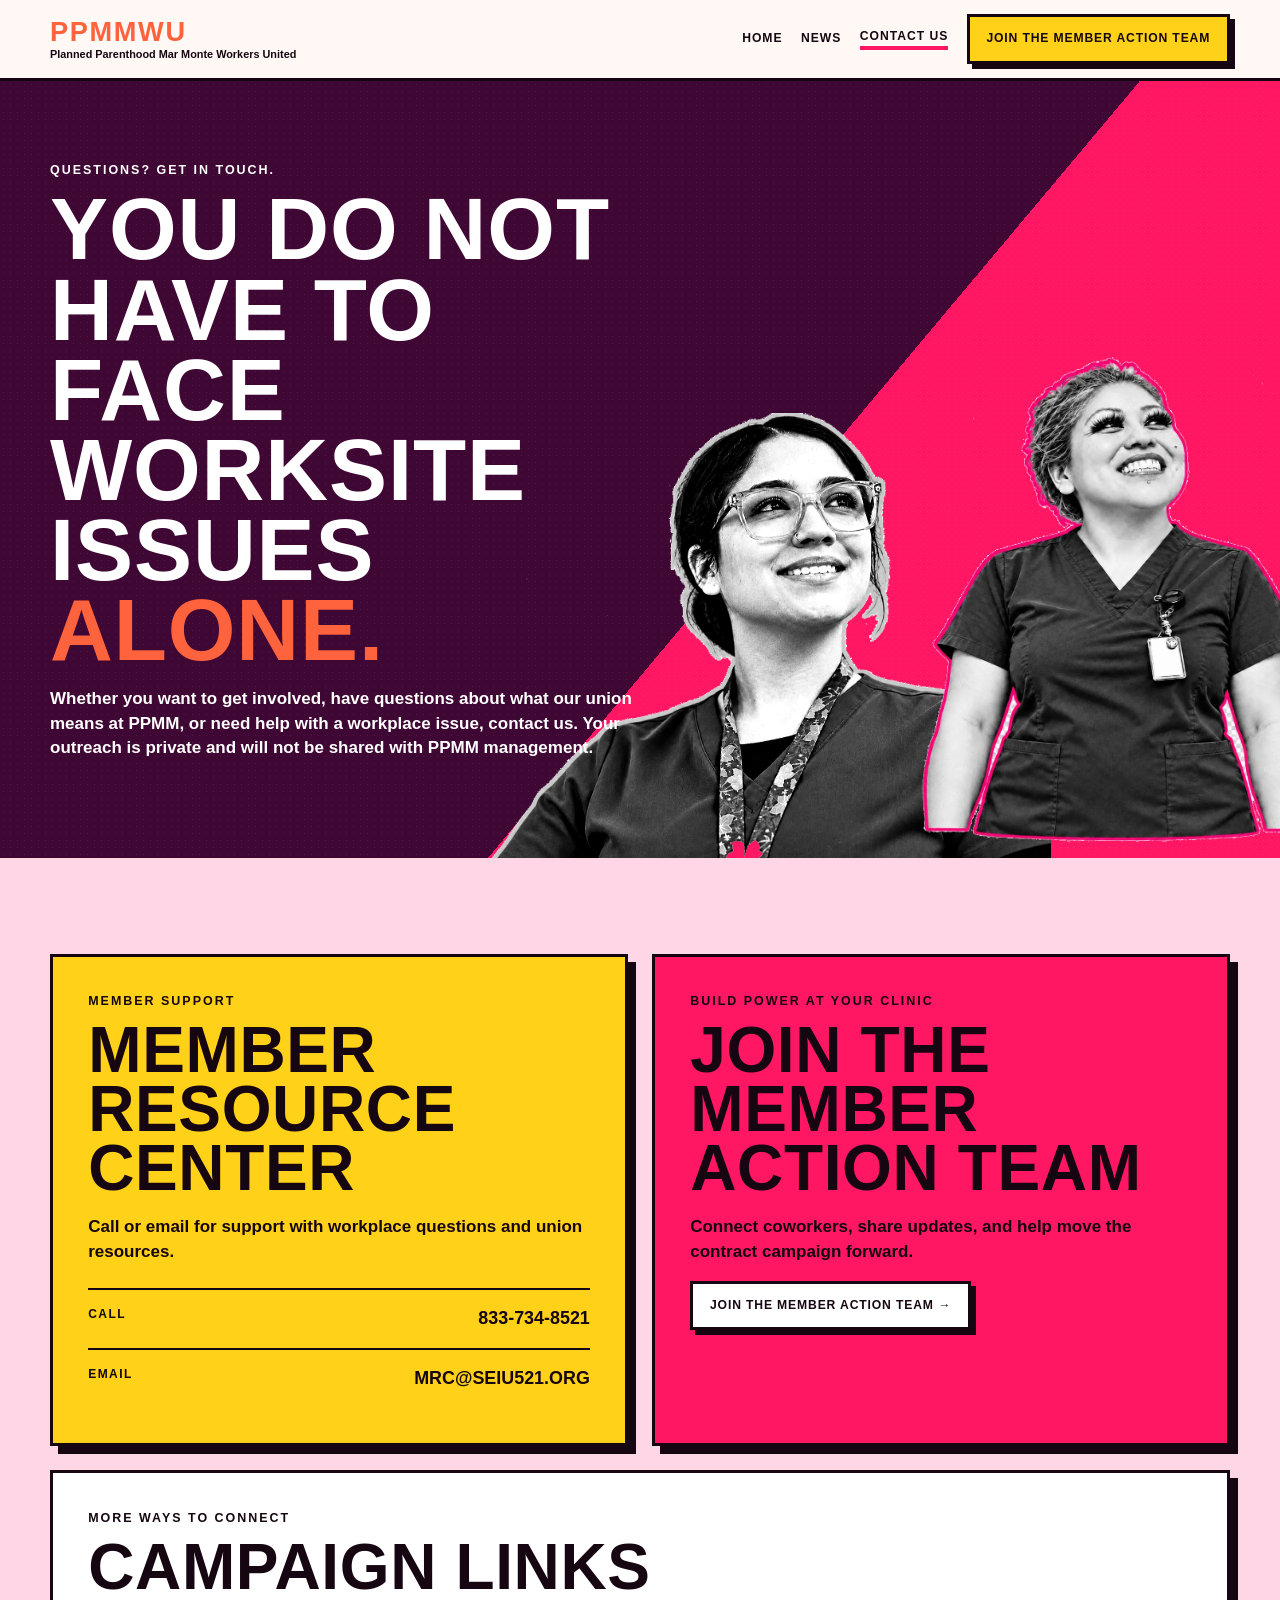
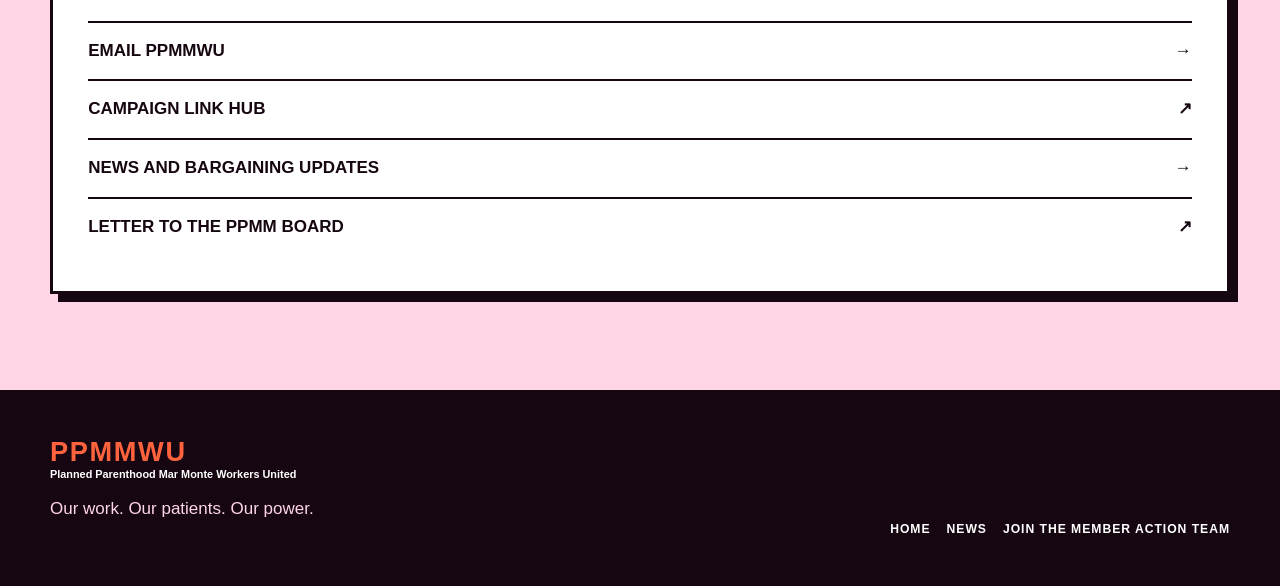
==== contactus/index.html @ 322c8f25 "Publish full PPMMWU website with GitHub Pages" ====
<!doctype html><html lang="en"><head><meta charset="utf-8"><meta name="viewport" content="width=device-width, initial-scale=1"><meta name="description" content="Contact PPMM Workers United for organizing help, workplace support, and union questions."><title>Contact Us — PPMM Workers United</title><link rel="stylesheet" href="../assets/styles.css"></head><body>
<a class="skip" href="#main">Skip to content</a><header class="site-header"><div class="shell nav-wrap"><a class="brand" href="../"><strong>PPMMWU</strong><span>Planned Parenthood Mar Monte Workers United</span></a><button class="menu" type="button" aria-expanded="false" aria-controls="site-nav">Menu</button><nav id="site-nav" aria-label="Primary navigation"><a href="../">Home</a><a href="../news/">News</a><a aria-current="page" href="./">Contact Us</a><a class="button" href="https://secure.ngpvan.com/g28jDCAEJkyiy01YWfJ8SQ2">Join the Member Action Team</a></nav></div></header>
<main id="main"><section class="page-hero contact-hero"><div class="shell contact-intro"><div><p class="eyebrow">Questions? Get in touch.</p><h1 class="display">You do not have to face worksite issues <span>alone.</span></h1><p>Whether you want to get involved, have questions about what our union means at PPMM, or need help with a workplace issue, contact us. Your outreach is private and will not be shared with PPMM management.</p></div><div class="mini-portraits" aria-label="PPMM worker members"><img src="../assets/member-glasses.webp" alt="PPMM worker member smiling"><img src="../assets/member-scrubs.webp" alt="PPMM worker member in scrubs smiling"></div></div></section>
<section class="contact-section"><div class="shell contact-grid"><article class="contact-card"><p class="eyebrow">Member support</p><h2 class="display">Member Resource Center</h2><p>Call or email for support with workplace questions and union resources.</p><div class="contact-links"><a href="tel:+18337348521"><span>Call</span><strong>833-734-8521</strong></a><a href="mailto:MRC@SEIU521.ORG"><span>Email</span><strong>MRC@SEIU521.ORG</strong></a></div></article><article class="contact-card magenta"><p class="eyebrow">Build power at your clinic</p><h2 class="display">Join the Member Action Team</h2><p>Connect coworkers, share updates, and help move the contract campaign forward.</p><a class="button white" href="https://secure.ngpvan.com/g28jDCAEJkyiy01YWfJ8SQ2">Join the Member Action Team →</a></article><article class="contact-card white"><p class="eyebrow">More ways to connect</p><h2 class="display">Campaign links</h2><div class="resource-links"><a href="mailto:PPMMWU@gmail.com">Email PPMMWU <span>→</span></a><a href="https://linktr.ee/ppmmwu">Campaign link hub <span>↗</span></a><a href="../news/">News and bargaining updates <span>→</span></a><a href="https://static1.squarespace.com/static/6814e02e36ab4b6e9cb14e04/t/68dff5f9fefe7c303189f225/1759507961935/PPMM+Mar+Monte+Letter+10225.pdf" target="_blank" rel="noreferrer">Letter to the PPMM Board <span>↗</span></a></div></article></div></section></main>
<footer><div class="shell footer-grid"><div><a class="brand inverse" href="../"><strong>PPMMWU</strong><span>Planned Parenthood Mar Monte Workers United</span></a><p>Our work. Our patients. Our power.</p></div><div class="footer-links"><a href="../">Home</a><a href="../news/">News</a><a href="https://secure.ngpvan.com/g28jDCAEJkyiy01YWfJ8SQ2">Join the Member Action Team</a></div></div></footer><script src="../assets/site.js"></script></body></html>
---- assets/styles.css ----
:root{--ink:#160611;--plum:#3f0734;--plum2:#650043;--magenta:#ff1764;--pink:#ef2b87;--orange:#ff633e;--yellow:#ffd119;--blush:#ffd6e6;--paper:#fff8f5;--white:#fff;--max:1180px}
*{box-sizing:border-box}
html{scroll-behavior:smooth}
body{margin:0;background:var(--paper);color:var(--ink);font-family:Arial,Helvetica,sans-serif;font-size:17px;line-height:1.45;overflow-x:clip}
a{color:inherit}
img{display:block;max-width:100%}
:focus-visible{outline:4px solid var(--yellow);outline-offset:4px}
.shell{width:min(calc(100% - 40px),var(--max));margin-inline:auto}
.skip{position:absolute;left:-999px;top:0;padding:.8rem;background:#fff;z-index:99}
.skip:focus{left:1rem;top:1rem}
.display{margin:0;font-family:Impact,Haettenschweiler,"Arial Narrow Bold","Arial Black",sans-serif;font-weight:900;line-height:.92;letter-spacing:.01em;text-transform:uppercase}
.eyebrow,.tag{margin:0 0 .65rem;font-size:.78rem;font-weight:900;letter-spacing:.16em;text-transform:uppercase}
.site-header{position:sticky;top:0;z-index:40;background:rgba(255,248,245,.97);border-bottom:3px solid var(--ink);backdrop-filter:blur(12px)}
.nav-wrap{min-height:78px;display:flex;align-items:center;justify-content:space-between;gap:1.2rem}
.brand{display:inline-flex;flex-direction:column;line-height:1;text-decoration:none}
.brand strong{color:var(--orange);font:900 1.7rem/1 Impact,"Arial Black",sans-serif;letter-spacing:.06em}
.brand span{margin-top:.25rem;font-size:.68rem;font-weight:900}
.brand.inverse span{color:#fff}
nav{display:flex;align-items:center;gap:1.15rem}
nav a,.footer-links a{font-size:.76rem;font-weight:900;text-decoration:none;text-transform:uppercase;letter-spacing:.08em}
nav a[aria-current=page]{border-bottom:4px solid var(--magenta)}
.button{display:inline-flex;min-height:48px;align-items:center;justify-content:center;gap:.55rem;padding:.8rem 1.05rem;border:3px solid var(--ink);background:var(--yellow);box-shadow:5px 5px 0 var(--ink);font-size:.76rem;font-weight:900;letter-spacing:.07em;text-decoration:none;text-transform:uppercase;transition:.15s}
.button:hover{transform:translate(3px,3px);box-shadow:2px 2px 0 var(--ink)}
.button.dark{background:var(--ink);color:#fff;box-shadow:5px 5px 0 var(--orange)}
.button.white{background:#fff}
.menu{display:none;min-height:44px;border:3px solid var(--ink);background:#fff;padding:.55rem .7rem;font-weight:900;text-transform:uppercase}
.hero{position:relative;min-height:680px;background:linear-gradient(122deg,transparent 0 53%,var(--magenta) 53.2% 72%,#ff568b 72.2%),linear-gradient(18deg,var(--plum) 0 58%,var(--plum2) 58% 100%);color:#fff;overflow:hidden}
.hero:before,.page-hero:before{content:"";position:absolute;inset:0;opacity:.18;background-image:radial-gradient(rgba(255,255,255,.45) .8px,transparent .9px);background-size:7px 7px;pointer-events:none}
.hero-grid{position:relative;min-height:680px;display:grid;grid-template-columns:1.02fr .98fr;align-items:center}
.hero-copy{position:relative;z-index:5;padding:5rem 0 4rem;max-width:650px}
.hero h1{font-size:clamp(4.2rem,7.7vw,7.3rem)}
.hero h1 span,.section-head h2 span,.power-grid h2 span,.page-hero h1 span{color:var(--orange)}
.hero h1 em{color:#fff;font-style:normal;display:inline-block;transform:rotate(-2deg)}
.hero-copy>p:not(.eyebrow){max-width:540px;font-size:1.17rem;font-weight:700}
.actions{display:flex;flex-wrap:wrap;gap:1rem}
.portraits{position:absolute;inset:0 0 0 47%;pointer-events:none}
.portrait{position:absolute;bottom:-2px;object-fit:contain;object-position:bottom}
.portrait.glasses{right:0;width:70%;z-index:1;filter:grayscale(1) contrast(1.1)}
.portrait.scrubs{left:0;width:59%;z-index:2}
.portrait-halo{position:absolute;right:9%;top:12%;width:420px;aspect-ratio:1;border-radius:50%;background:rgba(255,214,230,.38)}
section{padding:6rem 0}
.section-head{display:grid;grid-template-columns:1fr 1fr;gap:3rem;align-items:end;margin-bottom:2.3rem}
.section-head h2{font-size:clamp(3rem,6vw,5.5rem)}
.section-head>p{max-width:520px;margin:0 0 .25rem auto;font-weight:700}
.blog{background:var(--blush)}
.campaign-feature{display:grid;grid-template-columns:.82fr 1.18fr;gap:3rem;align-items:center;margin-bottom:6rem;padding:2rem;border:3px solid var(--ink);background:#fff;box-shadow:10px 10px 0 var(--ink)}
.campaign-feature img{width:100%;border:3px solid var(--ink)}
.campaign-feature h2{font-size:clamp(3rem,5.8vw,5.5rem)}
.campaign-feature h2 span{color:var(--orange)}
.campaign-feature p:not(.eyebrow){max-width:590px;font-weight:700;font-size:1.08rem}
.post-grid{display:grid;grid-template-columns:1.35fr 1fr 1fr;gap:1.25rem}
.post-card{position:relative;min-height:390px;padding:1.8rem;border:3px solid var(--ink);background:#fff;box-shadow:8px 8px 0 var(--ink);display:flex;flex-direction:column;justify-content:space-between;transition:transform .15s ease,box-shadow .15s ease}
.post-card:hover{transform:translate(3px,3px);box-shadow:5px 5px 0 var(--ink)}
.post-card.featured{background:var(--plum);color:#fff}
.post-card.yellow{background:var(--yellow)}
.post-card h3{font-size:clamp(2rem,4vw,3.5rem);margin:.8rem 0 1rem}
.post-card p:not(.tag){font-weight:700}
.post-card .tag{color:var(--orange)}
.post-card.yellow .tag{color:var(--plum)}
.image-card img{width:calc(100% + 3.6rem);max-width:none;margin:-1.8rem -1.8rem 1.4rem;aspect-ratio:1060/346;object-fit:cover;border-bottom:3px solid var(--ink)}
.card-link{margin-top:1.5rem;padding-top:1rem;border-top:3px solid currentColor;display:flex;justify-content:space-between;gap:1rem;font-size:.8rem;font-weight:900;letter-spacing:.08em;text-decoration:none;text-transform:uppercase}
.card-link:after{content:"";position:absolute;inset:0}
.section-cta{margin-top:2rem;text-align:right}
.power-strip{background:var(--ink);color:#fff}
.power-grid{display:grid;grid-template-columns:1fr 1fr;gap:4rem}
.power-grid h2{font-size:clamp(3.3rem,6vw,6rem)}
.numbered{display:grid}
.numbered a{display:grid;grid-template-columns:70px 1fr;gap:1rem;padding:1.25rem 0;border-bottom:2px solid var(--pink);text-decoration:none}
.numbered b{color:var(--yellow);font:900 2.8rem/1 Impact,sans-serif}
.numbered strong{display:block;font-size:1.15rem;text-transform:uppercase}
.page-hero{position:relative;padding:7rem 0;background:linear-gradient(135deg,var(--plum),var(--plum2));color:#fff;overflow:hidden}
.page-hero .narrow{position:relative;z-index:1;max-width:950px}
.page-hero h1{font-size:clamp(4.5rem,10vw,8.5rem)}
.page-hero .narrow>p:last-child{max-width:700px;font-size:1.25rem;font-weight:800}
.news-hero{background:linear-gradient(135deg,var(--plum) 0 62%,var(--magenta) 62% 100%)}
.archive{background:var(--paper)}
.news-blog{padding:5rem 0;background:var(--paper)}
.blog-post{border:3px solid var(--ink);background:#fff;box-shadow:10px 10px 0 var(--ink);overflow:hidden;scroll-margin-top:100px}
.blog-post-hero{width:100%;aspect-ratio:1060/346;object-fit:cover;border-bottom:3px solid var(--ink)}
.blog-post-body{padding:clamp(1.6rem,4vw,4rem)}
.blog-post-body h2{max-width:850px;font-size:clamp(3.4rem,7vw,6.8rem)}
.blog-post-body h2 span{color:var(--orange)}
.post-lead{max-width:820px;font-size:1.25rem;font-weight:800}
.update-list{display:grid;gap:0;margin:2.5rem 0;padding:0;list-style:none;border-top:3px solid var(--ink)}
.update-list li{display:grid;grid-template-columns:56px 1fr;gap:1.1rem;padding:1.5rem 0;border-bottom:3px solid var(--ink)}
.update-list li>b{display:grid;place-items:center;width:48px;height:48px;border:3px solid var(--ink);border-radius:50%;background:var(--yellow);font:900 1.5rem/1 Impact,sans-serif}
.update-list h3{margin:0 0 .35rem;font-size:1.32rem;text-transform:uppercase}
.update-list p{max-width:850px;margin:.2rem 0;font-weight:700}
.text-action{display:inline-block;margin-top:.65rem;font-size:.82rem;font-weight:900;letter-spacing:.08em;text-transform:uppercase}
.post-actions{display:flex;flex-wrap:wrap;gap:1rem}
.news-card-grid{display:grid;grid-template-columns:1.25fr 1fr 1fr;gap:1.25rem}
.news-resource-card{position:relative;min-height:360px;padding:1.8rem;border:3px solid var(--ink);background:var(--blush);box-shadow:8px 8px 0 var(--ink);display:flex;flex-direction:column;justify-content:space-between}
.news-resource-card.letter{background:var(--plum);color:#fff}
.news-resource-card.yellow{background:var(--yellow)}
.news-resource-card h3{margin:.8rem 0 1rem;font-size:clamp(2.2rem,4vw,3.7rem)}
.news-resource-card p:not(.tag){font-weight:700}
.feature-row{display:grid;grid-template-columns:1.2fr .8fr;gap:3rem;align-items:center;padding:3rem;border:3px solid var(--ink);background:var(--blush);box-shadow:10px 10px 0 var(--ink)}
.feature-row h2{font-size:clamp(3.3rem,6vw,6rem)}
.feature-row p:not(.tag){max-width:620px;font-weight:700}
.letter-art{min-height:330px;padding:2rem;background:var(--ink);display:flex;flex-direction:column;justify-content:center;transform:rotate(2deg);box-shadow:10px 10px 0 var(--orange);color:#fff;font:900 clamp(3rem,6vw,5.5rem)/.9 Impact,sans-serif}
.letter-art b{color:var(--orange)}
.compact{margin-top:6rem}
.wins-grid{display:grid;grid-template-columns:1fr 1fr;gap:1.5rem}
.win-card{padding:2rem;border:3px solid var(--ink);background:#fff;box-shadow:8px 8px 0 var(--ink)}
.win-card:nth-child(2){background:var(--yellow)}
.win-card h3{font-size:clamp(2.5rem,5vw,4.5rem);margin:1rem 0}
.contact-hero{padding:5rem 0 0;background:linear-gradient(130deg,var(--plum) 0 59%,var(--magenta) 59%)}
.contact-intro{position:relative;z-index:1;min-height:610px;display:grid;grid-template-columns:1.05fr .95fr;align-items:center}
.contact-intro h1{font-size:clamp(3.7rem,6.8vw,6.5rem)}
.contact-intro>div:first-child{padding-bottom:5rem;z-index:2}
.contact-intro>div:first-child>p:last-child{max-width:610px;font-weight:700}
.mini-portraits{position:relative;height:100%;align-self:end}
.mini-portraits img{position:absolute;bottom:0;max-height:98%;object-fit:contain;object-position:bottom}
.mini-portraits img:first-child{left:-32%;height:80%;z-index:1;filter:grayscale(1) contrast(1.1)}
.mini-portraits img:last-child{right:-30%;height:80%;z-index:2}
.contact-section{background:var(--blush)}
.contact-grid{display:grid;grid-template-columns:1fr 1fr;gap:1.5rem}
.contact-card{padding:2.2rem;border:3px solid var(--ink);background:var(--yellow);box-shadow:8px 8px 0 var(--ink)}
.contact-card.magenta{background:var(--magenta)}
.contact-card.white{grid-column:1/-1;background:#fff}
.contact-card h2{font-size:clamp(2.6rem,5vw,4.7rem);margin:.7rem 0 1rem}
.contact-card>p:not(.eyebrow){font-weight:700}
.contact-links,.resource-links{display:grid;margin-top:1.5rem}
.contact-links a,.resource-links a{display:flex;justify-content:space-between;gap:1rem;padding:1rem 0;border-top:2px solid var(--ink);text-decoration:none}
.contact-links span{font-size:.75rem;font-weight:900;letter-spacing:.12em;text-transform:uppercase}
.contact-links strong{font-size:1.12rem}
.resource-links a{font-weight:900;text-transform:uppercase}
footer{padding:3rem 0;background:var(--ink);color:#fff}
.footer-grid{display:grid;grid-template-columns:1fr auto;gap:2rem;align-items:end}
footer p{color:var(--blush)}
.footer-links{display:flex;flex-wrap:wrap;gap:1rem}

@media(max-width:960px){nav a:not(.button){display:none}
.hero,.hero-grid{min-height:780px}
.hero-grid{grid-template-columns:1fr;align-items:start}
.hero-copy{padding-bottom:25rem}
.portraits{inset:auto 0 0 22%;height:53%}
.post-grid{grid-template-columns:1fr 1fr}
.post-card.featured{grid-column:1/-1}
.campaign-feature{grid-template-columns:1fr 1fr;gap:2rem}
.news-card-grid{grid-template-columns:1fr 1fr}
.news-resource-card.letter{grid-column:1/-1}
.power-grid,.feature-row,.contact-intro{grid-template-columns:1fr}
.contact-hero{padding-top:5rem}
.contact-intro>div:first-child{padding-bottom:0}
.mini-portraits{min-height:460px}
.mini-portraits img:first-child{left:5%;height:92%}
.mini-portraits img:last-child{right:4%;height:86%}
.contact-grid{grid-template-columns:1fr}
.contact-card.white{grid-column:auto}
}

@media(max-width:700px){.shell{width:min(calc(100% - 28px),var(--max))}
.nav-wrap{min-height:70px}
.brand span{max-width:190px}
.menu{display:block}
nav{display:none;position:absolute;top:70px;left:0;right:0;padding:1rem 14px 1.4rem;background:var(--paper);border-bottom:3px solid var(--ink);flex-direction:column;align-items:stretch}
nav.open{display:flex}
nav a:not(.button){display:block;padding:.65rem 0}
.hero,.hero-grid{min-height:790px}
.hero-copy{padding:3.5rem 0 25rem}
.hero h1{font-size:clamp(3.5rem,17vw,5.2rem)}
.portraits{left:0;height:45%}
.portrait.glasses{width:73%;right:-10%}
.portrait.scrubs{width:64%;left:-8%}
.portrait-halo{width:280px}
.section-head,.post-grid,.power-grid,.wins-grid{grid-template-columns:1fr}
.campaign-feature,.news-card-grid{grid-template-columns:1fr}
.campaign-feature{padding:1.25rem;margin-bottom:4.5rem}
.news-resource-card.letter{grid-column:auto}
.blog-post-body{padding:1.4rem}
.update-list li{grid-template-columns:46px 1fr;gap:.8rem}
.update-list li>b{width:40px;height:40px}
.section-head{gap:1rem}
.section-head>p{margin:0}
.post-card.featured{grid-column:auto}
.post-card{min-height:330px}
.power-grid{gap:2rem}
.page-hero{padding:5rem 0}
.page-hero h1{font-size:clamp(3.8rem,17vw,6rem)}
.feature-row{padding:1.6rem;gap:2rem}
.letter-art{min-height:220px}
.contact-intro{min-height:780px}
.contact-intro h1{font-size:clamp(3.5rem,14vw,5rem)}
.mini-portraits{min-height:390px}
.mini-portraits img:first-child{left:-15%;height:62%}
.mini-portraits img:last-child{right:-15%;height:66%}
.contact-card{padding:1.5rem}
.contact-links a{display:grid}
.footer-grid{grid-template-columns:1fr}
.footer-links{justify-content:flex-start}
section{padding:4.5rem 0}
}
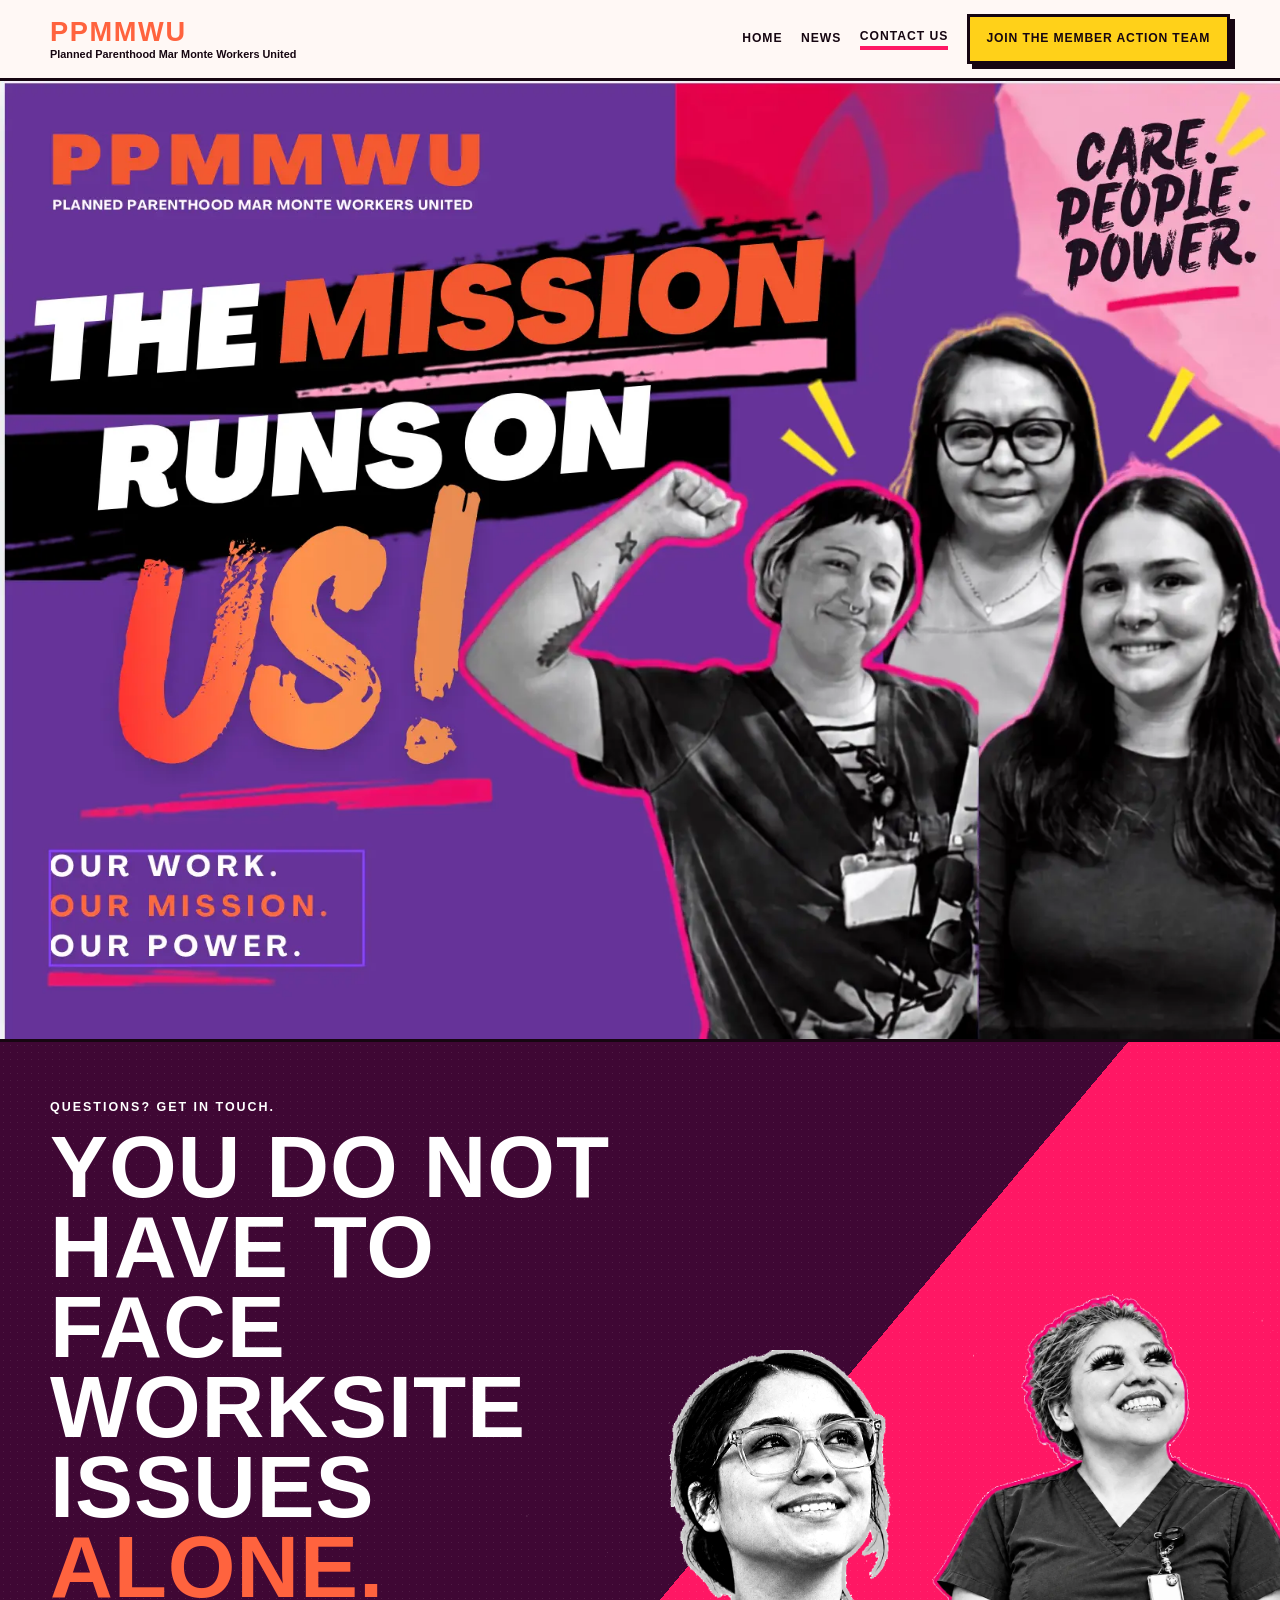
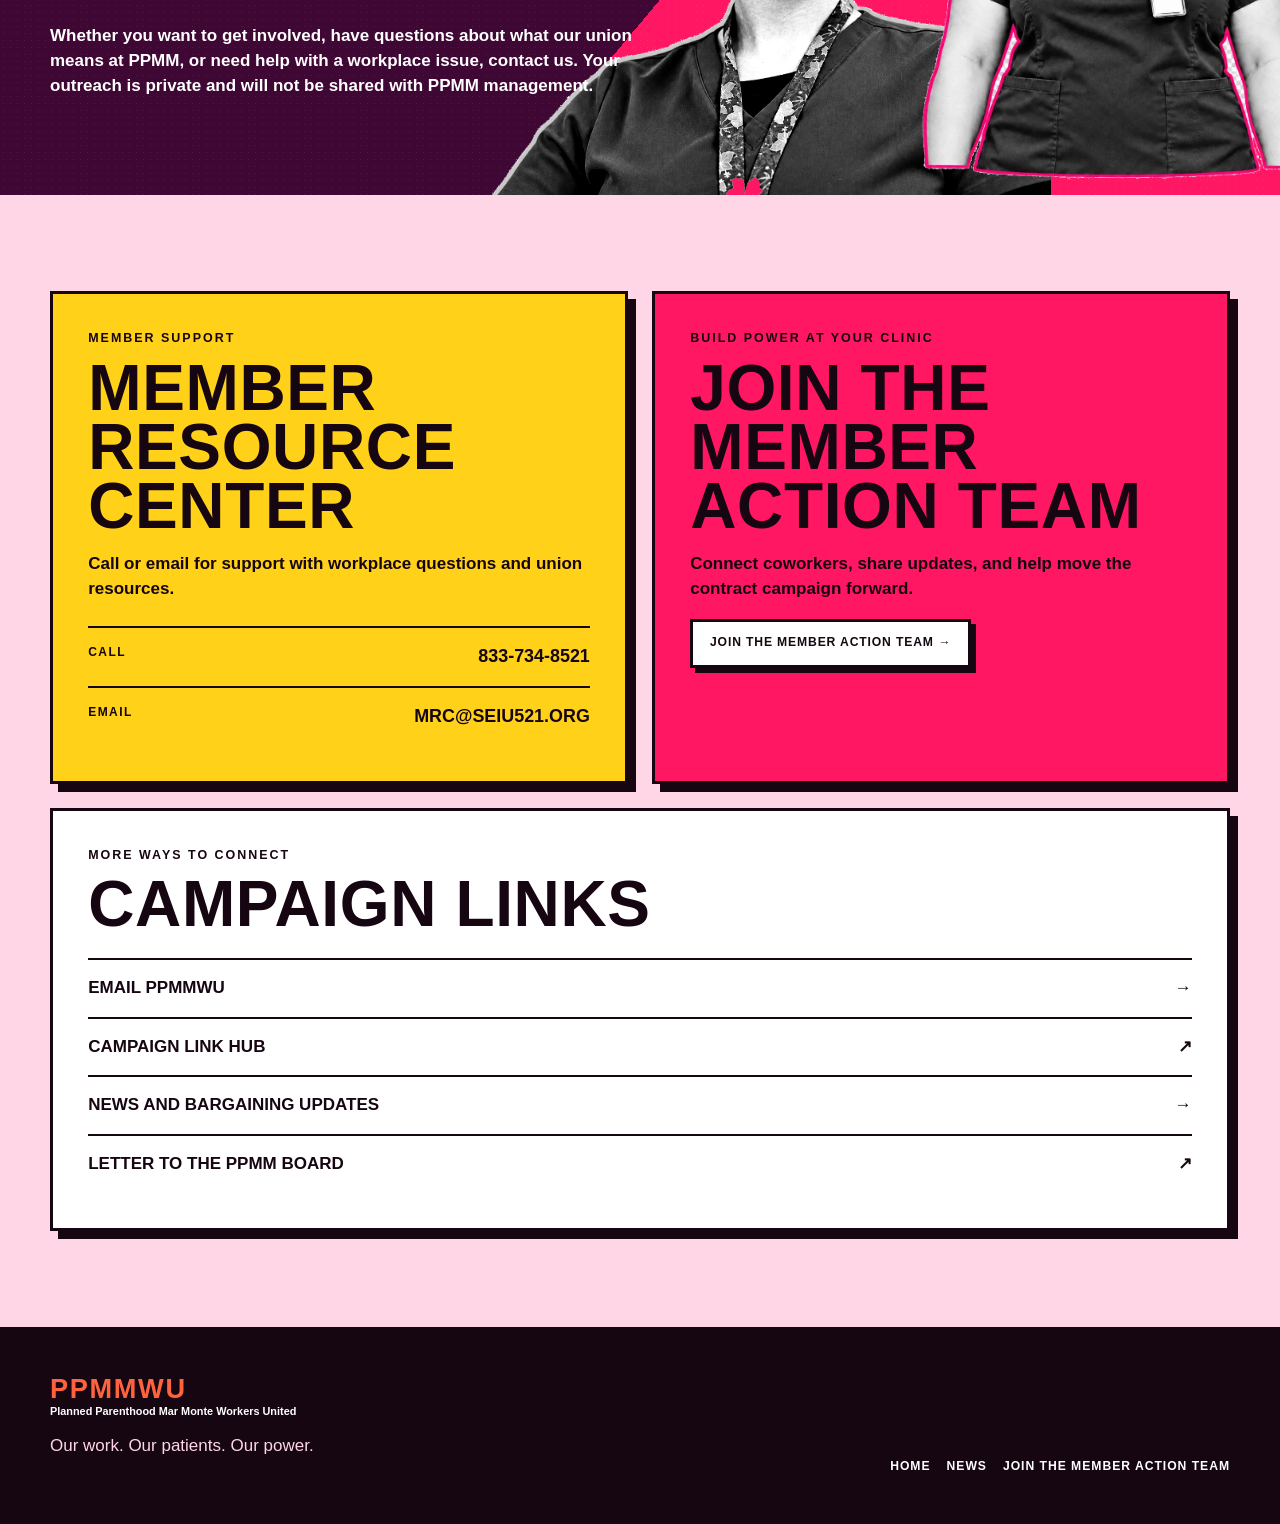
==== commit 8ee2ece0: "Add shared campaign heading to Contact page" ====
--- a/contactus/index.html
+++ b/contactus/index.html
@@ -1,5 +1,5 @@
-<!doctype html><html lang="en"><head><meta charset="utf-8"><meta name="viewport" content="width=device-width, initial-scale=1"><meta name="description" content="Contact PPMM Workers United for organizing help, workplace support, and union questions."><title>Contact Us — PPMM Workers United</title><link rel="stylesheet" href="../assets/styles.css"></head><body>
+<!doctype html><html lang="en"><head><meta charset="utf-8"><meta name="viewport" content="width=device-width, initial-scale=1"><meta name="description" content="Contact PPMM Workers United for organizing help, workplace support, and union questions."><title>Contact Us — PPMM Workers United</title><link rel="stylesheet" href="../assets/styles.css"><style>.shared-campaign-heading{padding:0;background:#6b3799;border-bottom:3px solid var(--ink)}.shared-campaign-heading .campaign-heading-wrap{width:min(100%,1440px);margin-inline:auto}.shared-campaign-heading img{display:block;width:100%;height:auto}.contact-hero.after-campaign{padding-top:3.5rem}</style></head><body>
 <a class="skip" href="#main">Skip to content</a><header class="site-header"><div class="shell nav-wrap"><a class="brand" href="../"><strong>PPMMWU</strong><span>Planned Parenthood Mar Monte Workers United</span></a><button class="menu" type="button" aria-expanded="false" aria-controls="site-nav">Menu</button><nav id="site-nav" aria-label="Primary navigation"><a href="../">Home</a><a href="../news/">News</a><a aria-current="page" href="./">Contact Us</a><a class="button" href="https://secure.ngpvan.com/g28jDCAEJkyiy01YWfJ8SQ2">Join the Member Action Team</a></nav></div></header>
-<main id="main"><section class="page-hero contact-hero"><div class="shell contact-intro"><div><p class="eyebrow">Questions? Get in touch.</p><h1 class="display">You do not have to face worksite issues <span>alone.</span></h1><p>Whether you want to get involved, have questions about what our union means at PPMM, or need help with a workplace issue, contact us. Your outreach is private and will not be shared with PPMM management.</p></div><div class="mini-portraits" aria-label="PPMM worker members"><img src="../assets/member-glasses.webp" alt="PPMM worker member smiling"><img src="../assets/member-scrubs.webp" alt="PPMM worker member in scrubs smiling"></div></div></section>
+<main id="main"><section class="shared-campaign-heading" aria-label="The Mission Runs on Us"><div class="campaign-heading-wrap"><img src="../assets/mission-runs-on-us.webp" alt="PPMM Workers United — The Mission Runs on Us. Care. People. Power. Our work. Our mission. Our power."></div></section><section class="page-hero contact-hero after-campaign"><div class="shell contact-intro"><div><p class="eyebrow">Questions? Get in touch.</p><h1 class="display">You do not have to face worksite issues <span>alone.</span></h1><p>Whether you want to get involved, have questions about what our union means at PPMM, or need help with a workplace issue, contact us. Your outreach is private and will not be shared with PPMM management.</p></div><div class="mini-portraits" aria-label="PPMM worker members"><img src="../assets/member-glasses.webp" alt="PPMM worker member smiling"><img src="../assets/member-scrubs.webp" alt="PPMM worker member in scrubs smiling"></div></div></section>
 <section class="contact-section"><div class="shell contact-grid"><article class="contact-card"><p class="eyebrow">Member support</p><h2 class="display">Member Resource Center</h2><p>Call or email for support with workplace questions and union resources.</p><div class="contact-links"><a href="tel:+18337348521"><span>Call</span><strong>833-734-8521</strong></a><a href="mailto:MRC@SEIU521.ORG"><span>Email</span><strong>MRC@SEIU521.ORG</strong></a></div></article><article class="contact-card magenta"><p class="eyebrow">Build power at your clinic</p><h2 class="display">Join the Member Action Team</h2><p>Connect coworkers, share updates, and help move the contract campaign forward.</p><a class="button white" href="https://secure.ngpvan.com/g28jDCAEJkyiy01YWfJ8SQ2">Join the Member Action Team →</a></article><article class="contact-card white"><p class="eyebrow">More ways to connect</p><h2 class="display">Campaign links</h2><div class="resource-links"><a href="mailto:PPMMWU@gmail.com">Email PPMMWU <span>→</span></a><a href="https://linktr.ee/ppmmwu">Campaign link hub <span>↗</span></a><a href="../news/">News and bargaining updates <span>→</span></a><a href="https://static1.squarespace.com/static/6814e02e36ab4b6e9cb14e04/t/68dff5f9fefe7c303189f225/1759507961935/PPMM+Mar+Monte+Letter+10225.pdf" target="_blank" rel="noreferrer">Letter to the PPMM Board <span>↗</span></a></div></article></div></section></main>
 <footer><div class="shell footer-grid"><div><a class="brand inverse" href="../"><strong>PPMMWU</strong><span>Planned Parenthood Mar Monte Workers United</span></a><p>Our work. Our patients. Our power.</p></div><div class="footer-links"><a href="../">Home</a><a href="../news/">News</a><a href="https://secure.ngpvan.com/g28jDCAEJkyiy01YWfJ8SQ2">Join the Member Action Team</a></div></div></footer><script src="../assets/site.js"></script></body></html>
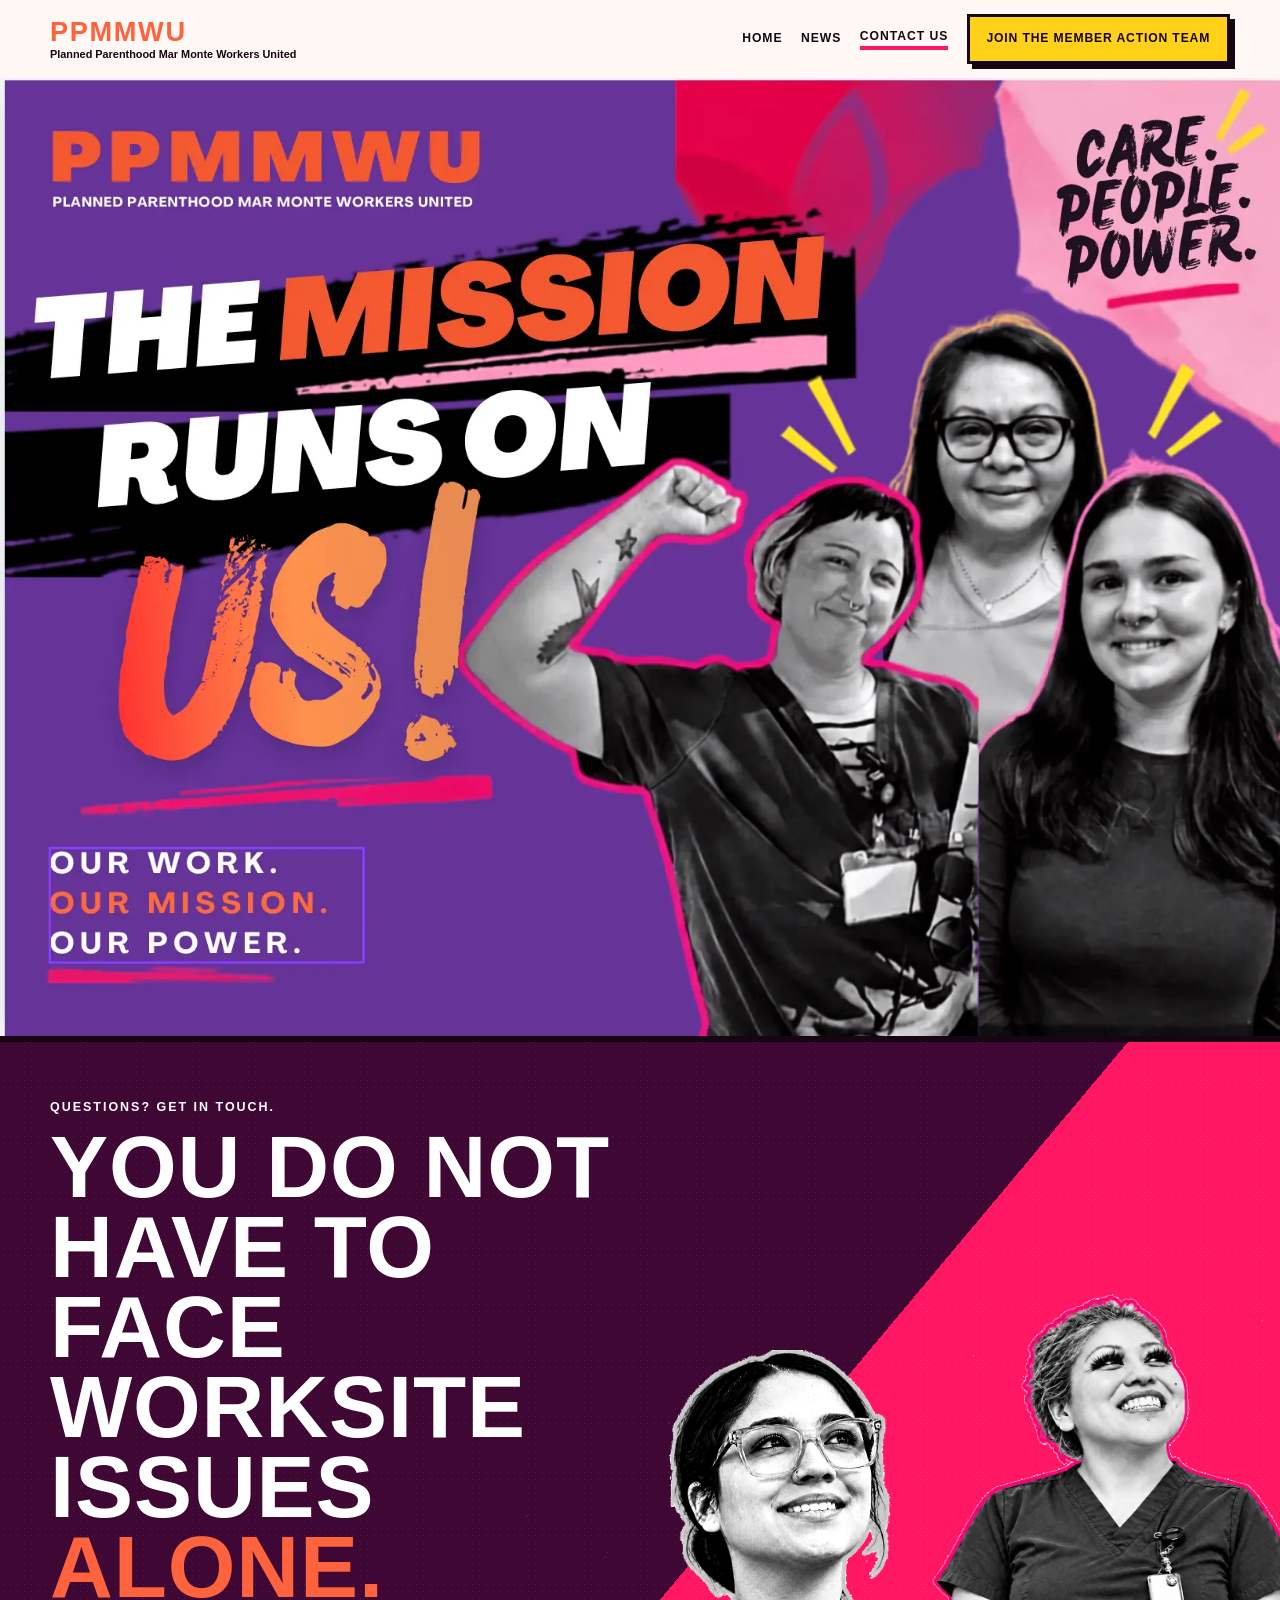
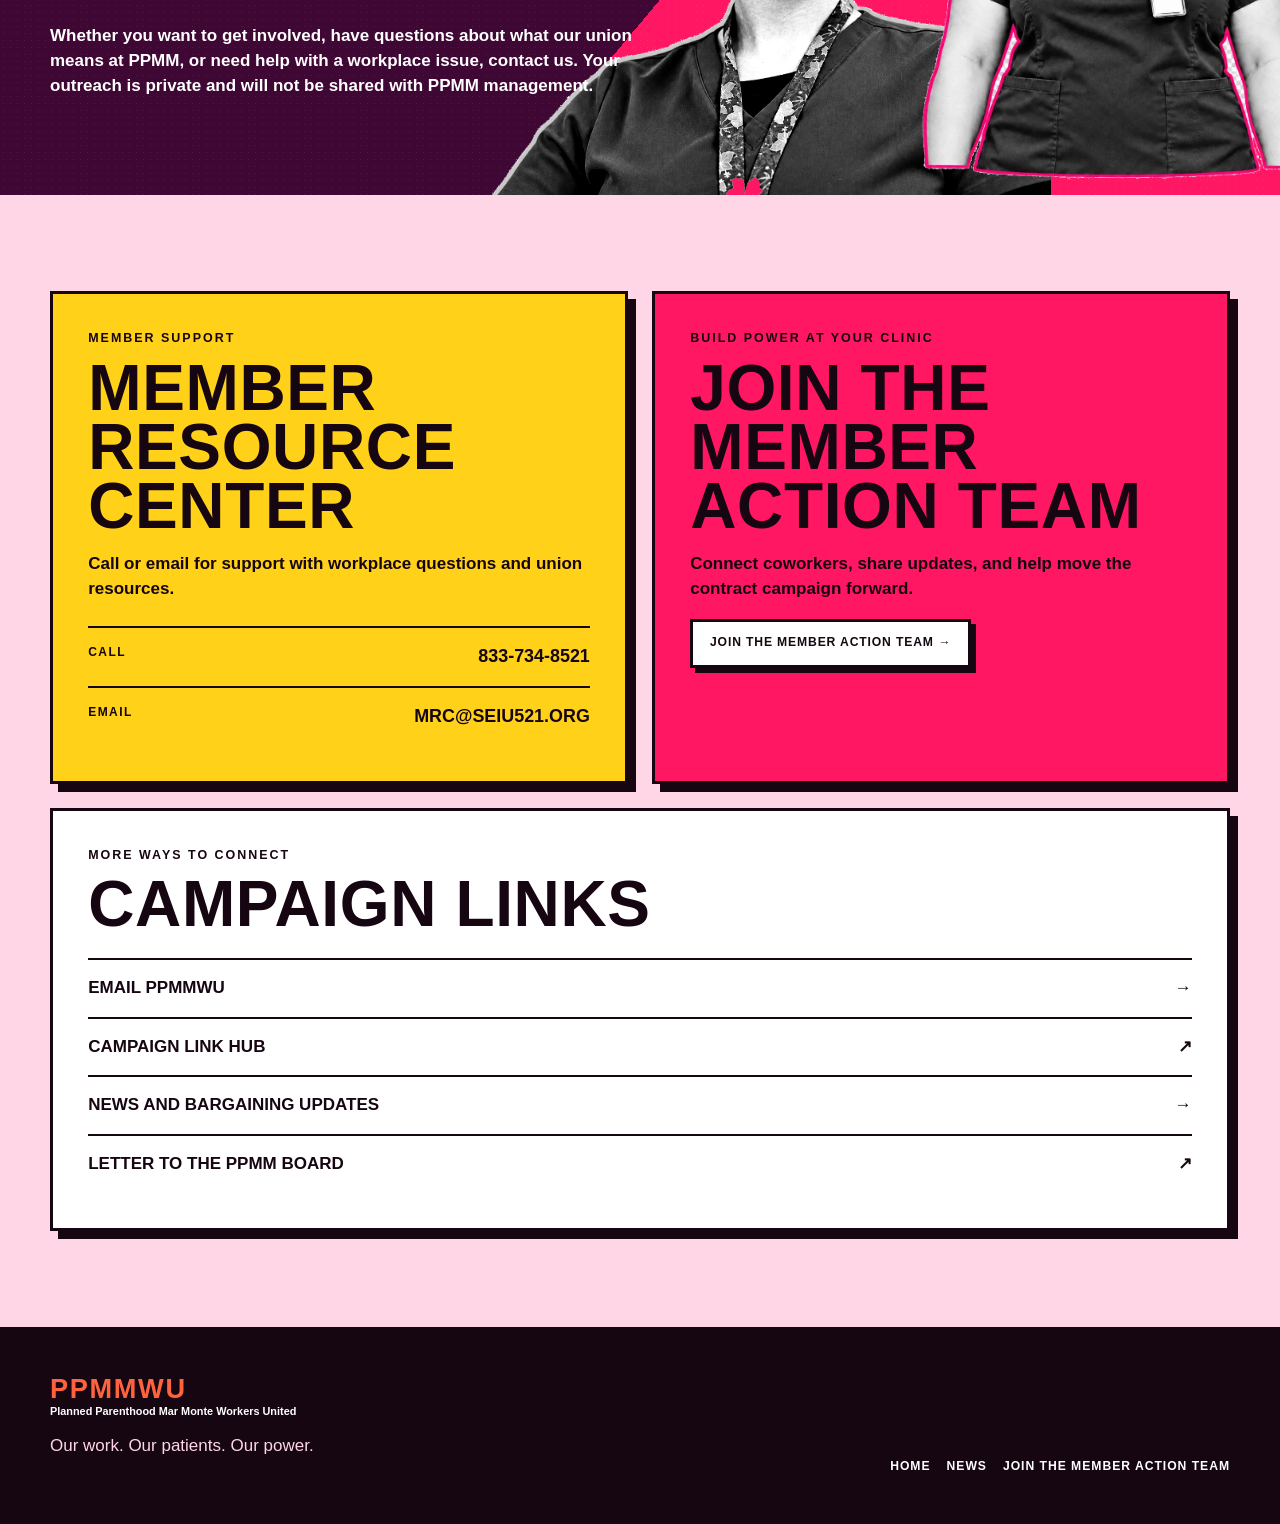
==== commit 071aaa97: "Move campaign artwork into site header on contact page" ====
--- a/contactus/index.html
+++ b/contactus/index.html
@@ -1,5 +1,5 @@
-<!doctype html><html lang="en"><head><meta charset="utf-8"><meta name="viewport" content="width=device-width, initial-scale=1"><meta name="description" content="Contact PPMM Workers United for organizing help, workplace support, and union questions."><title>Contact Us — PPMM Workers United</title><link rel="stylesheet" href="../assets/styles.css"><style>.shared-campaign-heading{padding:0;background:#6b3799;border-bottom:3px solid var(--ink)}.shared-campaign-heading .campaign-heading-wrap{width:min(100%,1440px);margin-inline:auto}.shared-campaign-heading img{display:block;width:100%;height:auto}.contact-hero.after-campaign{padding-top:3.5rem}</style></head><body>
-<a class="skip" href="#main">Skip to content</a><header class="site-header"><div class="shell nav-wrap"><a class="brand" href="../"><strong>PPMMWU</strong><span>Planned Parenthood Mar Monte Workers United</span></a><button class="menu" type="button" aria-expanded="false" aria-controls="site-nav">Menu</button><nav id="site-nav" aria-label="Primary navigation"><a href="../">Home</a><a href="../news/">News</a><a aria-current="page" href="./">Contact Us</a><a class="button" href="https://secure.ngpvan.com/g28jDCAEJkyiy01YWfJ8SQ2">Join the Member Action Team</a></nav></div></header>
-<main id="main"><section class="shared-campaign-heading" aria-label="The Mission Runs on Us"><div class="campaign-heading-wrap"><img src="../assets/mission-runs-on-us.webp" alt="PPMM Workers United — The Mission Runs on Us. Care. People. Power. Our work. Our mission. Our power."></div></section><section class="page-hero contact-hero after-campaign"><div class="shell contact-intro"><div><p class="eyebrow">Questions? Get in touch.</p><h1 class="display">You do not have to face worksite issues <span>alone.</span></h1><p>Whether you want to get involved, have questions about what our union means at PPMM, or need help with a workplace issue, contact us. Your outreach is private and will not be shared with PPMM management.</p></div><div class="mini-portraits" aria-label="PPMM worker members"><img src="../assets/member-glasses.webp" alt="PPMM worker member smiling"><img src="../assets/member-scrubs.webp" alt="PPMM worker member in scrubs smiling"></div></div></section>
+<!doctype html><html lang="en"><head><meta charset="utf-8"><meta name="viewport" content="width=device-width, initial-scale=1"><meta name="description" content="Contact PPMM Workers United for organizing help, workplace support, and union questions."><title>Contact Us — PPMM Workers United</title><link rel="stylesheet" href="../assets/styles.css"><style>.site-header{position:relative}.header-campaign{padding:0;background:#6b3799;border-bottom:3px solid var(--ink)}.header-campaign .campaign-heading-wrap{width:min(100%,1440px);margin-inline:auto}.header-campaign img{display:block;width:100%;height:auto}.contact-hero.after-campaign{padding-top:3.5rem}</style></head><body>
+<a class="skip" href="#main">Skip to content</a><header class="site-header"><div class="shell nav-wrap"><a class="brand" href="../"><strong>PPMMWU</strong><span>Planned Parenthood Mar Monte Workers United</span></a><button class="menu" type="button" aria-expanded="false" aria-controls="site-nav">Menu</button><nav id="site-nav" aria-label="Primary navigation"><a href="../">Home</a><a href="../news/">News</a><a aria-current="page" href="./">Contact Us</a><a class="button" href="https://secure.ngpvan.com/g28jDCAEJkyiy01YWfJ8SQ2">Join the Member Action Team</a></nav></div><div class="header-campaign" aria-label="The Mission Runs on Us"><div class="campaign-heading-wrap"><img src="../assets/mission-runs-on-us.webp" alt="PPMM Workers United — The Mission Runs on Us. Care. People. Power. Our work. Our mission. Our power."></div></div></header>
+<main id="main"><section class="page-hero contact-hero after-campaign"><div class="shell contact-intro"><div><p class="eyebrow">Questions? Get in touch.</p><h1 class="display">You do not have to face worksite issues <span>alone.</span></h1><p>Whether you want to get involved, have questions about what our union means at PPMM, or need help with a workplace issue, contact us. Your outreach is private and will not be shared with PPMM management.</p></div><div class="mini-portraits" aria-label="PPMM worker members"><img src="../assets/member-glasses.webp" alt="PPMM worker member smiling"><img src="../assets/member-scrubs.webp" alt="PPMM worker member in scrubs smiling"></div></div></section>
 <section class="contact-section"><div class="shell contact-grid"><article class="contact-card"><p class="eyebrow">Member support</p><h2 class="display">Member Resource Center</h2><p>Call or email for support with workplace questions and union resources.</p><div class="contact-links"><a href="tel:+18337348521"><span>Call</span><strong>833-734-8521</strong></a><a href="mailto:MRC@SEIU521.ORG"><span>Email</span><strong>MRC@SEIU521.ORG</strong></a></div></article><article class="contact-card magenta"><p class="eyebrow">Build power at your clinic</p><h2 class="display">Join the Member Action Team</h2><p>Connect coworkers, share updates, and help move the contract campaign forward.</p><a class="button white" href="https://secure.ngpvan.com/g28jDCAEJkyiy01YWfJ8SQ2">Join the Member Action Team →</a></article><article class="contact-card white"><p class="eyebrow">More ways to connect</p><h2 class="display">Campaign links</h2><div class="resource-links"><a href="mailto:PPMMWU@gmail.com">Email PPMMWU <span>→</span></a><a href="https://linktr.ee/ppmmwu">Campaign link hub <span>↗</span></a><a href="../news/">News and bargaining updates <span>→</span></a><a href="https://static1.squarespace.com/static/6814e02e36ab4b6e9cb14e04/t/68dff5f9fefe7c303189f225/1759507961935/PPMM+Mar+Monte+Letter+10225.pdf" target="_blank" rel="noreferrer">Letter to the PPMM Board <span>↗</span></a></div></article></div></section></main>
 <footer><div class="shell footer-grid"><div><a class="brand inverse" href="../"><strong>PPMMWU</strong><span>Planned Parenthood Mar Monte Workers United</span></a><p>Our work. Our patients. Our power.</p></div><div class="footer-links"><a href="../">Home</a><a href="../news/">News</a><a href="https://secure.ngpvan.com/g28jDCAEJkyiy01YWfJ8SQ2">Join the Member Action Team</a></div></div></footer><script src="../assets/site.js"></script></body></html>
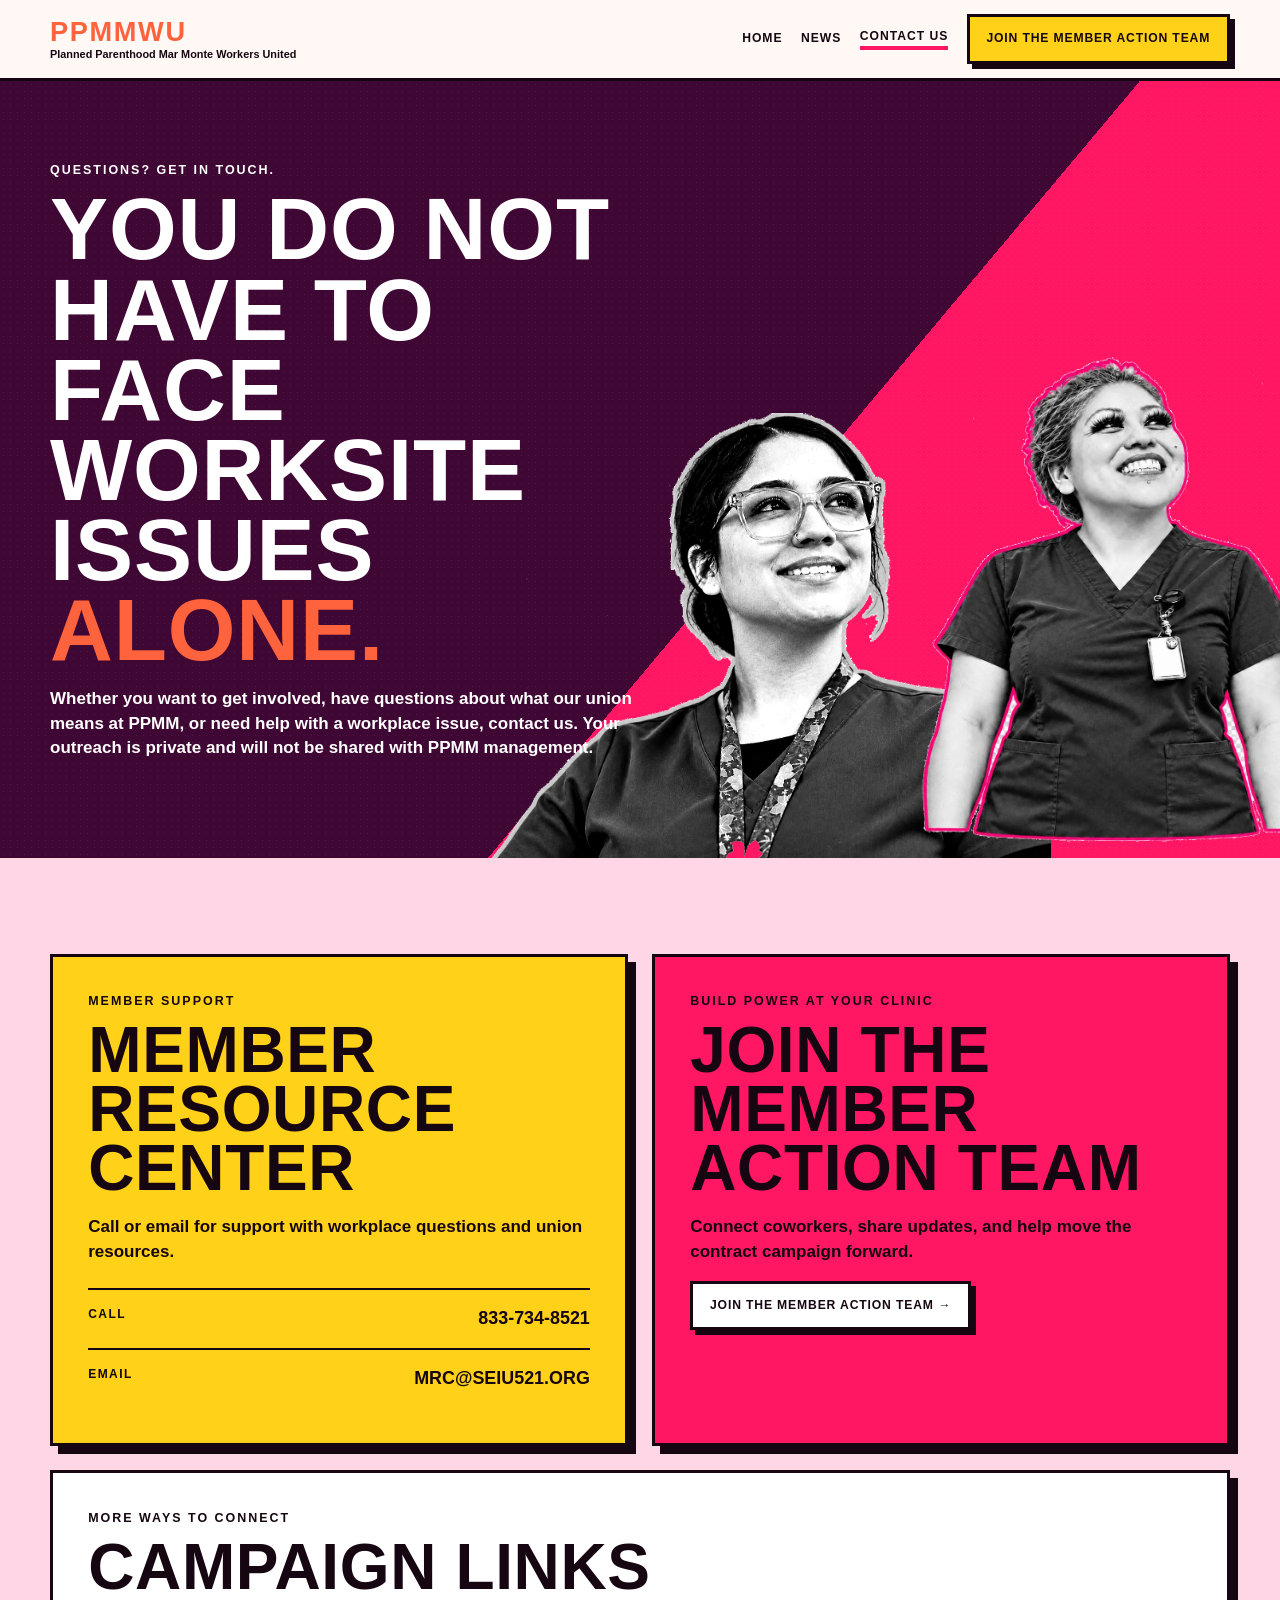
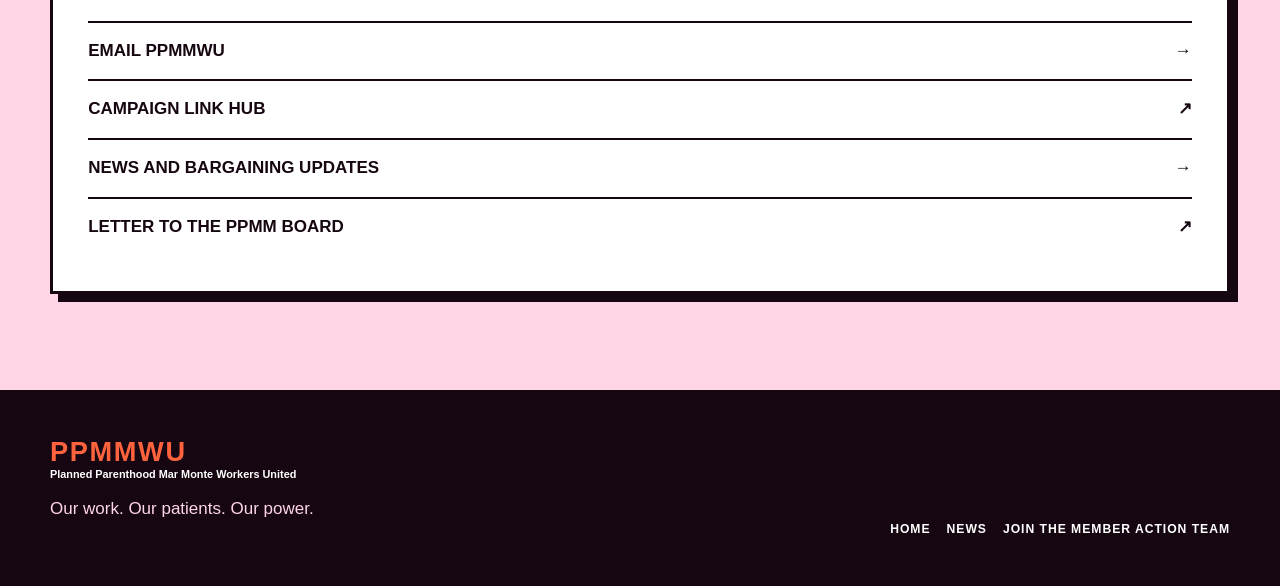
==== commit 0408d08a: "Remove top campaign image from contact page" ====
--- a/contactus/index.html
+++ b/contactus/index.html
@@ -1,5 +1,5 @@
-<!doctype html><html lang="en"><head><meta charset="utf-8"><meta name="viewport" content="width=device-width, initial-scale=1"><meta name="description" content="Contact PPMM Workers United for organizing help, workplace support, and union questions."><title>Contact Us — PPMM Workers United</title><link rel="stylesheet" href="../assets/styles.css"><style>.site-header{position:relative}.header-campaign{padding:0;background:#6b3799;border-bottom:3px solid var(--ink)}.header-campaign .campaign-heading-wrap{width:min(100%,1440px);margin-inline:auto}.header-campaign img{display:block;width:100%;height:auto}.contact-hero.after-campaign{padding-top:3.5rem}</style></head><body>
-<a class="skip" href="#main">Skip to content</a><header class="site-header"><div class="shell nav-wrap"><a class="brand" href="../"><strong>PPMMWU</strong><span>Planned Parenthood Mar Monte Workers United</span></a><button class="menu" type="button" aria-expanded="false" aria-controls="site-nav">Menu</button><nav id="site-nav" aria-label="Primary navigation"><a href="../">Home</a><a href="../news/">News</a><a aria-current="page" href="./">Contact Us</a><a class="button" href="https://secure.ngpvan.com/g28jDCAEJkyiy01YWfJ8SQ2">Join the Member Action Team</a></nav></div><div class="header-campaign" aria-label="The Mission Runs on Us"><div class="campaign-heading-wrap"><img src="../assets/mission-runs-on-us.webp" alt="PPMM Workers United — The Mission Runs on Us. Care. People. Power. Our work. Our mission. Our power."></div></div></header>
-<main id="main"><section class="page-hero contact-hero after-campaign"><div class="shell contact-intro"><div><p class="eyebrow">Questions? Get in touch.</p><h1 class="display">You do not have to face worksite issues <span>alone.</span></h1><p>Whether you want to get involved, have questions about what our union means at PPMM, or need help with a workplace issue, contact us. Your outreach is private and will not be shared with PPMM management.</p></div><div class="mini-portraits" aria-label="PPMM worker members"><img src="../assets/member-glasses.webp" alt="PPMM worker member smiling"><img src="../assets/member-scrubs.webp" alt="PPMM worker member in scrubs smiling"></div></div></section>
+<!doctype html><html lang="en"><head><meta charset="utf-8"><meta name="viewport" content="width=device-width, initial-scale=1"><meta name="description" content="Contact PPMM Workers United for organizing help, workplace support, and union questions."><title>Contact Us — PPMM Workers United</title><link rel="stylesheet" href="../assets/styles.css"></head><body>
+<a class="skip" href="#main">Skip to content</a><header class="site-header"><div class="shell nav-wrap"><a class="brand" href="../"><strong>PPMMWU</strong><span>Planned Parenthood Mar Monte Workers United</span></a><button class="menu" type="button" aria-expanded="false" aria-controls="site-nav">Menu</button><nav id="site-nav" aria-label="Primary navigation"><a href="../">Home</a><a href="../news/">News</a><a aria-current="page" href="./">Contact Us</a><a class="button" href="https://secure.ngpvan.com/g28jDCAEJkyiy01YWfJ8SQ2">Join the Member Action Team</a></nav></div></header>
+<main id="main"><section class="page-hero contact-hero"><div class="shell contact-intro"><div><p class="eyebrow">Questions? Get in touch.</p><h1 class="display">You do not have to face worksite issues <span>alone.</span></h1><p>Whether you want to get involved, have questions about what our union means at PPMM, or need help with a workplace issue, contact us. Your outreach is private and will not be shared with PPMM management.</p></div><div class="mini-portraits" aria-label="PPMM worker members"><img src="../assets/member-glasses.webp" alt="PPMM worker member smiling"><img src="../assets/member-scrubs.webp" alt="PPMM worker member in scrubs smiling"></div></div></section>
 <section class="contact-section"><div class="shell contact-grid"><article class="contact-card"><p class="eyebrow">Member support</p><h2 class="display">Member Resource Center</h2><p>Call or email for support with workplace questions and union resources.</p><div class="contact-links"><a href="tel:+18337348521"><span>Call</span><strong>833-734-8521</strong></a><a href="mailto:MRC@SEIU521.ORG"><span>Email</span><strong>MRC@SEIU521.ORG</strong></a></div></article><article class="contact-card magenta"><p class="eyebrow">Build power at your clinic</p><h2 class="display">Join the Member Action Team</h2><p>Connect coworkers, share updates, and help move the contract campaign forward.</p><a class="button white" href="https://secure.ngpvan.com/g28jDCAEJkyiy01YWfJ8SQ2">Join the Member Action Team →</a></article><article class="contact-card white"><p class="eyebrow">More ways to connect</p><h2 class="display">Campaign links</h2><div class="resource-links"><a href="mailto:PPMMWU@gmail.com">Email PPMMWU <span>→</span></a><a href="https://linktr.ee/ppmmwu">Campaign link hub <span>↗</span></a><a href="../news/">News and bargaining updates <span>→</span></a><a href="https://static1.squarespace.com/static/6814e02e36ab4b6e9cb14e04/t/68dff5f9fefe7c303189f225/1759507961935/PPMM+Mar+Monte+Letter+10225.pdf" target="_blank" rel="noreferrer">Letter to the PPMM Board <span>↗</span></a></div></article></div></section></main>
 <footer><div class="shell footer-grid"><div><a class="brand inverse" href="../"><strong>PPMMWU</strong><span>Planned Parenthood Mar Monte Workers United</span></a><p>Our work. Our patients. Our power.</p></div><div class="footer-links"><a href="../">Home</a><a href="../news/">News</a><a href="https://secure.ngpvan.com/g28jDCAEJkyiy01YWfJ8SQ2">Join the Member Action Team</a></div></div></footer><script src="../assets/site.js"></script></body></html>
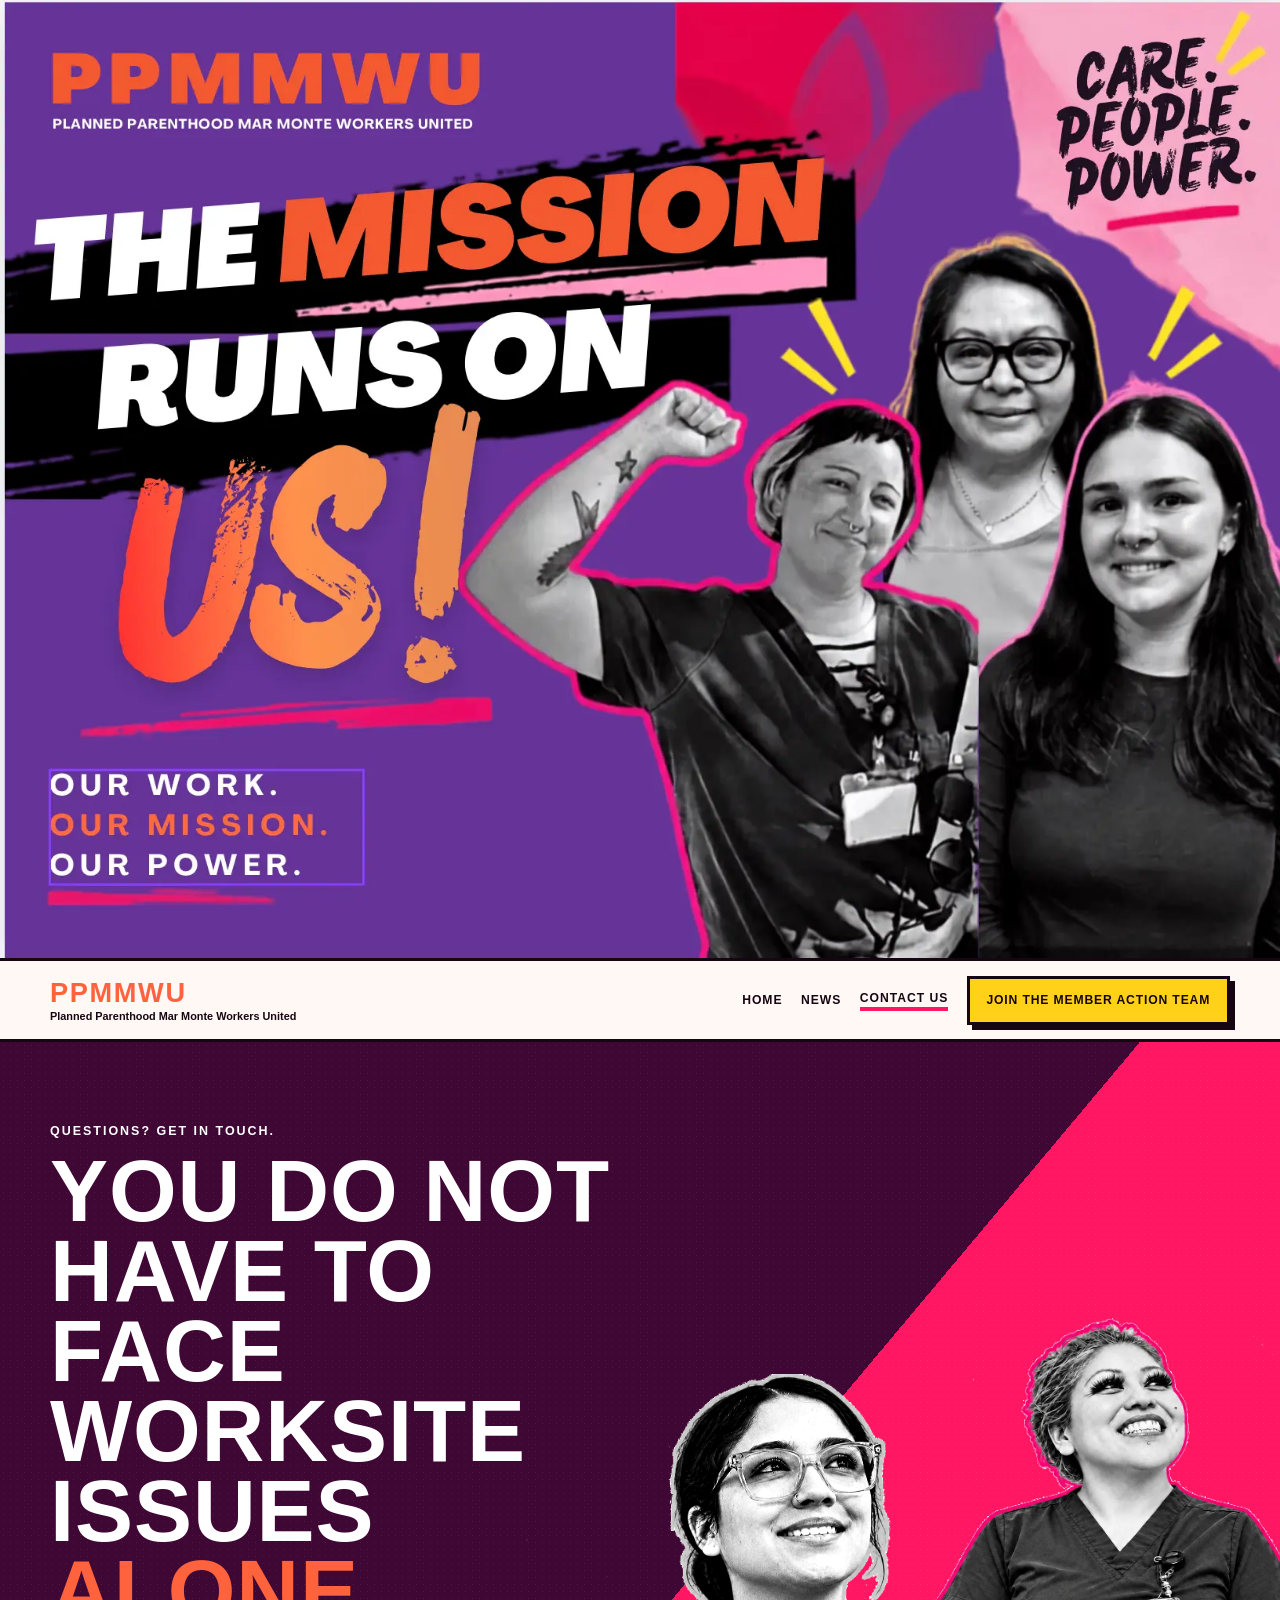
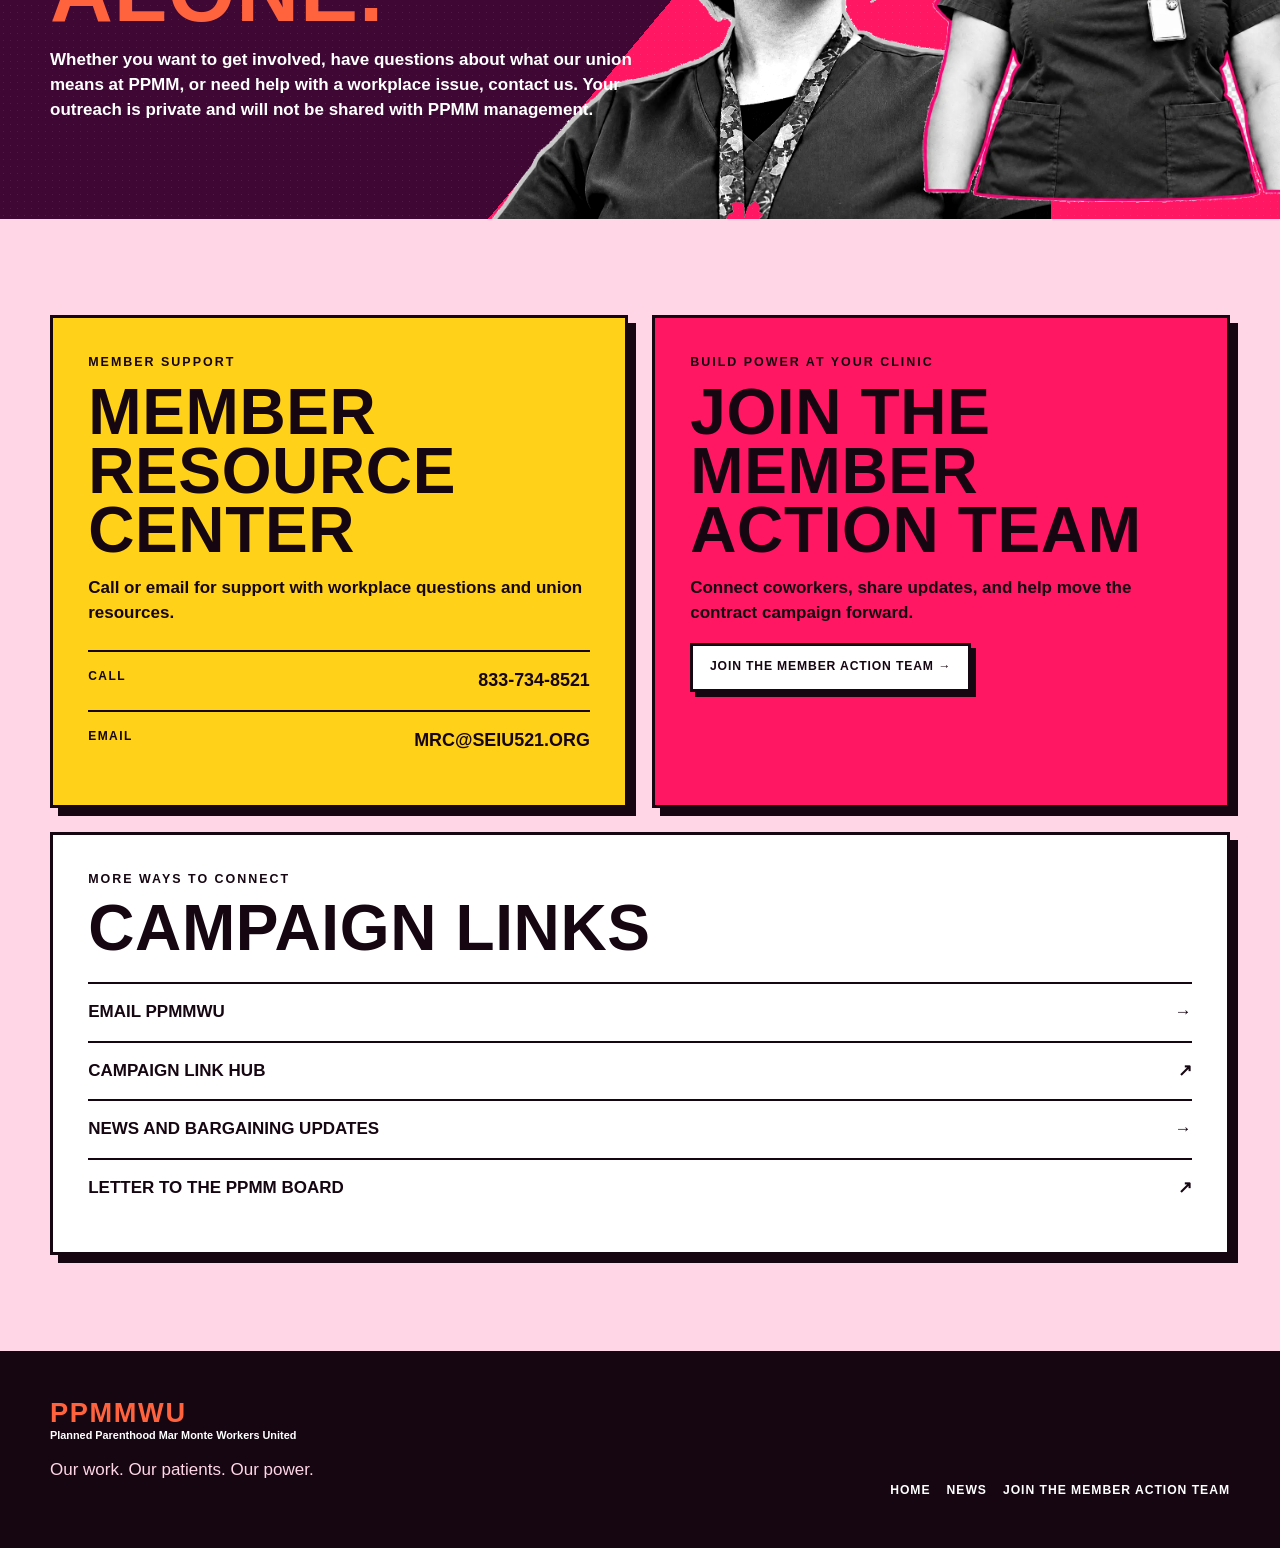
==== commit 130ab905: "Use Mission Runs on Us artwork as contact header" ====
--- a/contactus/index.html
+++ b/contactus/index.html
@@ -1,5 +1,5 @@
-<!doctype html><html lang="en"><head><meta charset="utf-8"><meta name="viewport" content="width=device-width, initial-scale=1"><meta name="description" content="Contact PPMM Workers United for organizing help, workplace support, and union questions."><title>Contact Us — PPMM Workers United</title><link rel="stylesheet" href="../assets/styles.css"></head><body>
-<a class="skip" href="#main">Skip to content</a><header class="site-header"><div class="shell nav-wrap"><a class="brand" href="../"><strong>PPMMWU</strong><span>Planned Parenthood Mar Monte Workers United</span></a><button class="menu" type="button" aria-expanded="false" aria-controls="site-nav">Menu</button><nav id="site-nav" aria-label="Primary navigation"><a href="../">Home</a><a href="../news/">News</a><a aria-current="page" href="./">Contact Us</a><a class="button" href="https://secure.ngpvan.com/g28jDCAEJkyiy01YWfJ8SQ2">Join the Member Action Team</a></nav></div></header>
+<!doctype html><html lang="en"><head><meta charset="utf-8"><meta name="viewport" content="width=device-width, initial-scale=1"><meta name="description" content="Contact PPMM Workers United for organizing help, workplace support, and union questions."><title>Contact Us — PPMM Workers United</title><link rel="stylesheet" href="../assets/styles.css"><style>.site-banner{display:block;width:100%;background:#6b3799;border-bottom:3px solid var(--ink)}.site-banner img{display:block;width:100%;height:auto}</style></head><body>
+<a class="skip" href="#main">Skip to content</a><header class="site-header"><a class="site-banner" href="../" aria-label="PPMM Workers United home"><img src="../assets/mission-runs-on-us.webp" alt="PPMM Workers United — The Mission Runs on Us. Care. People. Power. Our work. Our mission. Our power."></a><div class="shell nav-wrap"><a class="brand" href="../"><strong>PPMMWU</strong><span>Planned Parenthood Mar Monte Workers United</span></a><button class="menu" type="button" aria-expanded="false" aria-controls="site-nav">Menu</button><nav id="site-nav" aria-label="Primary navigation"><a href="../">Home</a><a href="../news/">News</a><a aria-current="page" href="./">Contact Us</a><a class="button" href="https://secure.ngpvan.com/g28jDCAEJkyiy01YWfJ8SQ2">Join the Member Action Team</a></nav></div></header>
 <main id="main"><section class="page-hero contact-hero"><div class="shell contact-intro"><div><p class="eyebrow">Questions? Get in touch.</p><h1 class="display">You do not have to face worksite issues <span>alone.</span></h1><p>Whether you want to get involved, have questions about what our union means at PPMM, or need help with a workplace issue, contact us. Your outreach is private and will not be shared with PPMM management.</p></div><div class="mini-portraits" aria-label="PPMM worker members"><img src="../assets/member-glasses.webp" alt="PPMM worker member smiling"><img src="../assets/member-scrubs.webp" alt="PPMM worker member in scrubs smiling"></div></div></section>
 <section class="contact-section"><div class="shell contact-grid"><article class="contact-card"><p class="eyebrow">Member support</p><h2 class="display">Member Resource Center</h2><p>Call or email for support with workplace questions and union resources.</p><div class="contact-links"><a href="tel:+18337348521"><span>Call</span><strong>833-734-8521</strong></a><a href="mailto:MRC@SEIU521.ORG"><span>Email</span><strong>MRC@SEIU521.ORG</strong></a></div></article><article class="contact-card magenta"><p class="eyebrow">Build power at your clinic</p><h2 class="display">Join the Member Action Team</h2><p>Connect coworkers, share updates, and help move the contract campaign forward.</p><a class="button white" href="https://secure.ngpvan.com/g28jDCAEJkyiy01YWfJ8SQ2">Join the Member Action Team →</a></article><article class="contact-card white"><p class="eyebrow">More ways to connect</p><h2 class="display">Campaign links</h2><div class="resource-links"><a href="mailto:PPMMWU@gmail.com">Email PPMMWU <span>→</span></a><a href="https://linktr.ee/ppmmwu">Campaign link hub <span>↗</span></a><a href="../news/">News and bargaining updates <span>→</span></a><a href="https://static1.squarespace.com/static/6814e02e36ab4b6e9cb14e04/t/68dff5f9fefe7c303189f225/1759507961935/PPMM+Mar+Monte+Letter+10225.pdf" target="_blank" rel="noreferrer">Letter to the PPMM Board <span>↗</span></a></div></article></div></section></main>
 <footer><div class="shell footer-grid"><div><a class="brand inverse" href="../"><strong>PPMMWU</strong><span>Planned Parenthood Mar Monte Workers United</span></a><p>Our work. Our patients. Our power.</p></div><div class="footer-links"><a href="../">Home</a><a href="../news/">News</a><a href="https://secure.ngpvan.com/g28jDCAEJkyiy01YWfJ8SQ2">Join the Member Action Team</a></div></div></footer><script src="../assets/site.js"></script></body></html>
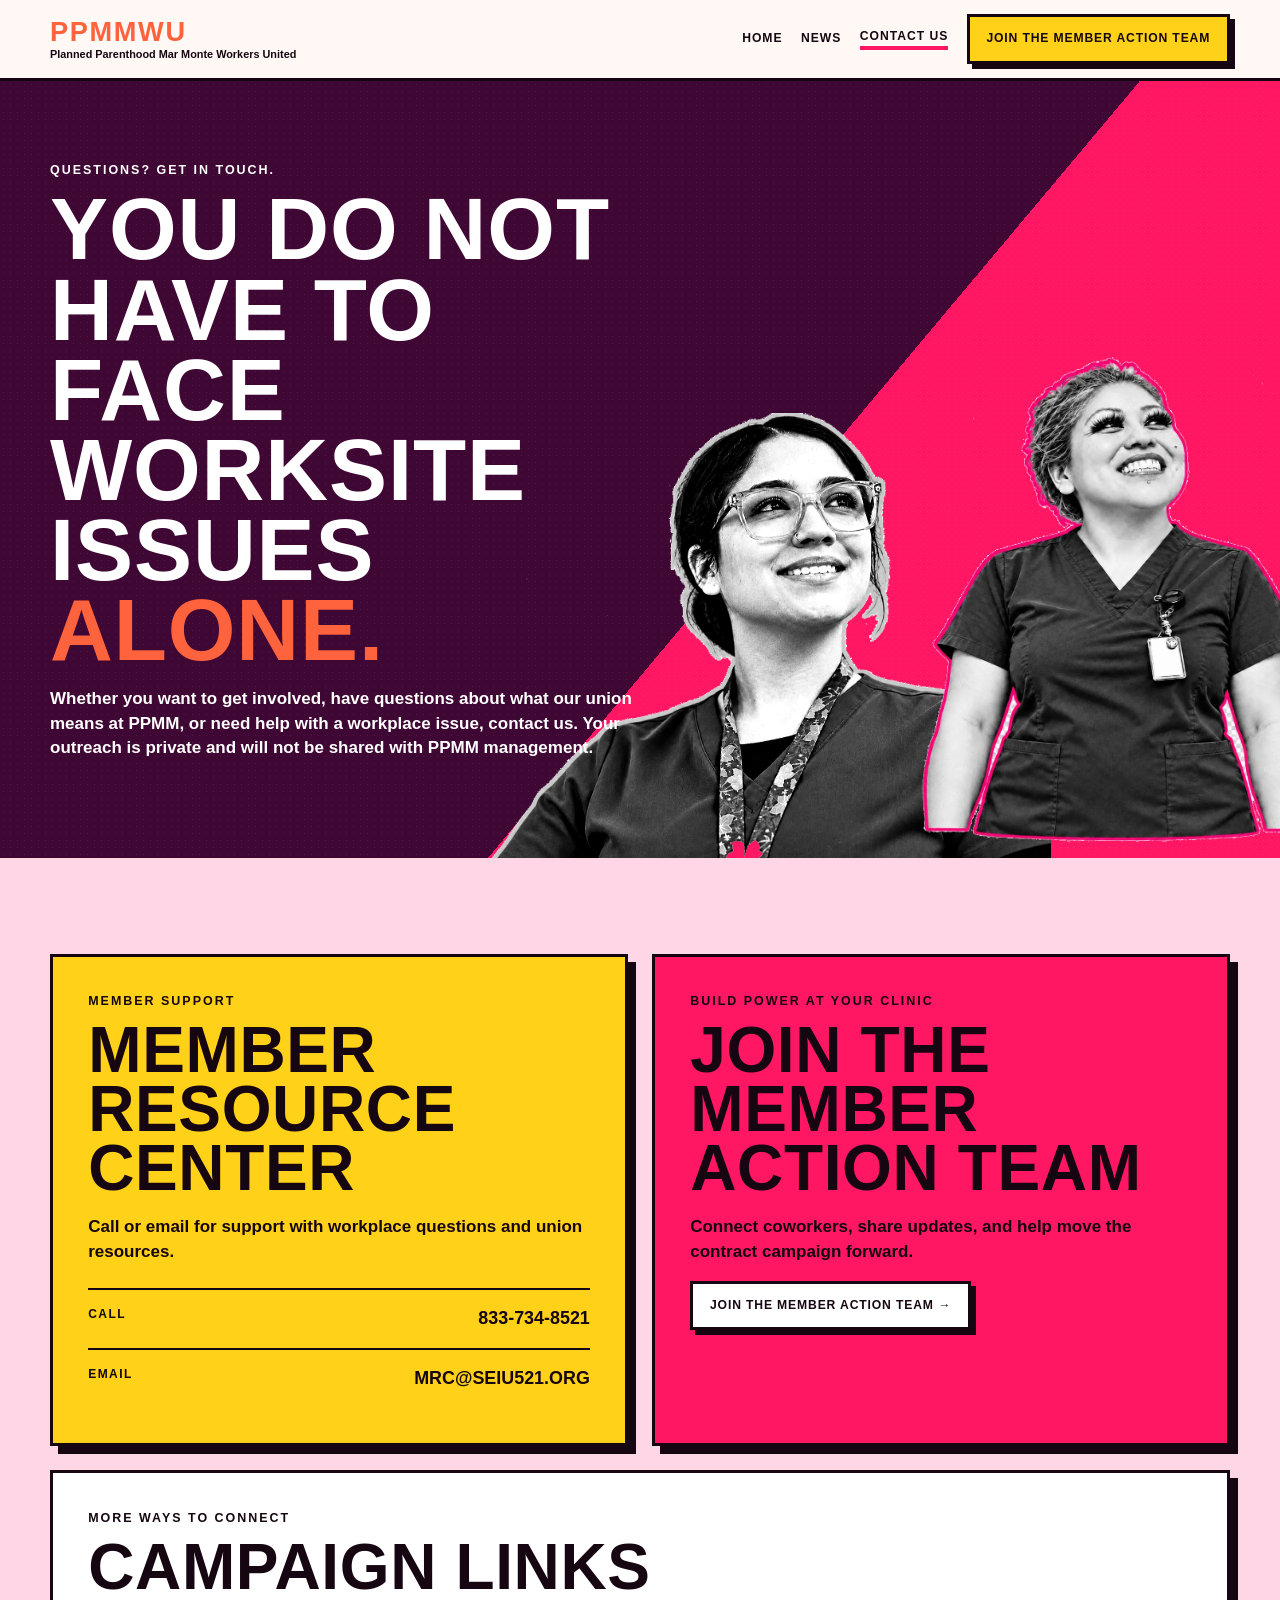
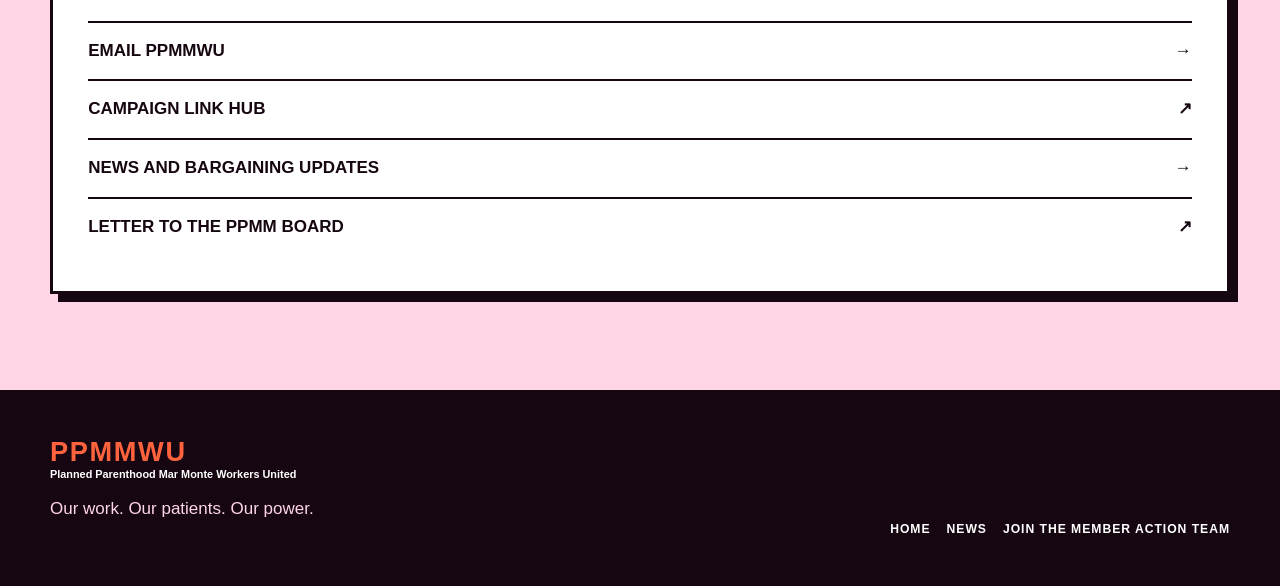
==== commit abfb3dbc: "Restore approved Mission Runs on Us site design" ====
--- a/contactus/index.html
+++ b/contactus/index.html
@@ -1,5 +1,5 @@
-<!doctype html><html lang="en"><head><meta charset="utf-8"><meta name="viewport" content="width=device-width, initial-scale=1"><meta name="description" content="Contact PPMM Workers United for organizing help, workplace support, and union questions."><title>Contact Us — PPMM Workers United</title><link rel="stylesheet" href="../assets/styles.css"><style>.site-banner{display:block;width:100%;background:#6b3799;border-bottom:3px solid var(--ink)}.site-banner img{display:block;width:100%;height:auto}</style></head><body>
-<a class="skip" href="#main">Skip to content</a><header class="site-header"><a class="site-banner" href="../" aria-label="PPMM Workers United home"><img src="../assets/mission-runs-on-us.webp" alt="PPMM Workers United — The Mission Runs on Us. Care. People. Power. Our work. Our mission. Our power."></a><div class="shell nav-wrap"><a class="brand" href="../"><strong>PPMMWU</strong><span>Planned Parenthood Mar Monte Workers United</span></a><button class="menu" type="button" aria-expanded="false" aria-controls="site-nav">Menu</button><nav id="site-nav" aria-label="Primary navigation"><a href="../">Home</a><a href="../news/">News</a><a aria-current="page" href="./">Contact Us</a><a class="button" href="https://secure.ngpvan.com/g28jDCAEJkyiy01YWfJ8SQ2">Join the Member Action Team</a></nav></div></header>
+<!doctype html><html lang="en"><head><meta charset="utf-8"><meta name="viewport" content="width=device-width, initial-scale=1"><meta name="description" content="Contact PPMM Workers United for organizing help, workplace support, and union questions."><title>Contact Us — PPMM Workers United</title><link rel="stylesheet" href="../assets/styles.css"></head><body>
+<a class="skip" href="#main">Skip to content</a><header class="site-header"><div class="shell nav-wrap"><a class="brand" href="../"><strong>PPMMWU</strong><span>Planned Parenthood Mar Monte Workers United</span></a><button class="menu" type="button" aria-expanded="false" aria-controls="site-nav">Menu</button><nav id="site-nav" aria-label="Primary navigation"><a href="../">Home</a><a href="../news/">News</a><a aria-current="page" href="./">Contact Us</a><a class="button" href="https://secure.ngpvan.com/g28jDCAEJkyiy01YWfJ8SQ2">Join the Member Action Team</a></nav></div></header>
 <main id="main"><section class="page-hero contact-hero"><div class="shell contact-intro"><div><p class="eyebrow">Questions? Get in touch.</p><h1 class="display">You do not have to face worksite issues <span>alone.</span></h1><p>Whether you want to get involved, have questions about what our union means at PPMM, or need help with a workplace issue, contact us. Your outreach is private and will not be shared with PPMM management.</p></div><div class="mini-portraits" aria-label="PPMM worker members"><img src="../assets/member-glasses.webp" alt="PPMM worker member smiling"><img src="../assets/member-scrubs.webp" alt="PPMM worker member in scrubs smiling"></div></div></section>
 <section class="contact-section"><div class="shell contact-grid"><article class="contact-card"><p class="eyebrow">Member support</p><h2 class="display">Member Resource Center</h2><p>Call or email for support with workplace questions and union resources.</p><div class="contact-links"><a href="tel:+18337348521"><span>Call</span><strong>833-734-8521</strong></a><a href="mailto:MRC@SEIU521.ORG"><span>Email</span><strong>MRC@SEIU521.ORG</strong></a></div></article><article class="contact-card magenta"><p class="eyebrow">Build power at your clinic</p><h2 class="display">Join the Member Action Team</h2><p>Connect coworkers, share updates, and help move the contract campaign forward.</p><a class="button white" href="https://secure.ngpvan.com/g28jDCAEJkyiy01YWfJ8SQ2">Join the Member Action Team →</a></article><article class="contact-card white"><p class="eyebrow">More ways to connect</p><h2 class="display">Campaign links</h2><div class="resource-links"><a href="mailto:PPMMWU@gmail.com">Email PPMMWU <span>→</span></a><a href="https://linktr.ee/ppmmwu">Campaign link hub <span>↗</span></a><a href="../news/">News and bargaining updates <span>→</span></a><a href="https://static1.squarespace.com/static/6814e02e36ab4b6e9cb14e04/t/68dff5f9fefe7c303189f225/1759507961935/PPMM+Mar+Monte+Letter+10225.pdf" target="_blank" rel="noreferrer">Letter to the PPMM Board <span>↗</span></a></div></article></div></section></main>
 <footer><div class="shell footer-grid"><div><a class="brand inverse" href="../"><strong>PPMMWU</strong><span>Planned Parenthood Mar Monte Workers United</span></a><p>Our work. Our patients. Our power.</p></div><div class="footer-links"><a href="../">Home</a><a href="../news/">News</a><a href="https://secure.ngpvan.com/g28jDCAEJkyiy01YWfJ8SQ2">Join the Member Action Team</a></div></div></footer><script src="../assets/site.js"></script></body></html>
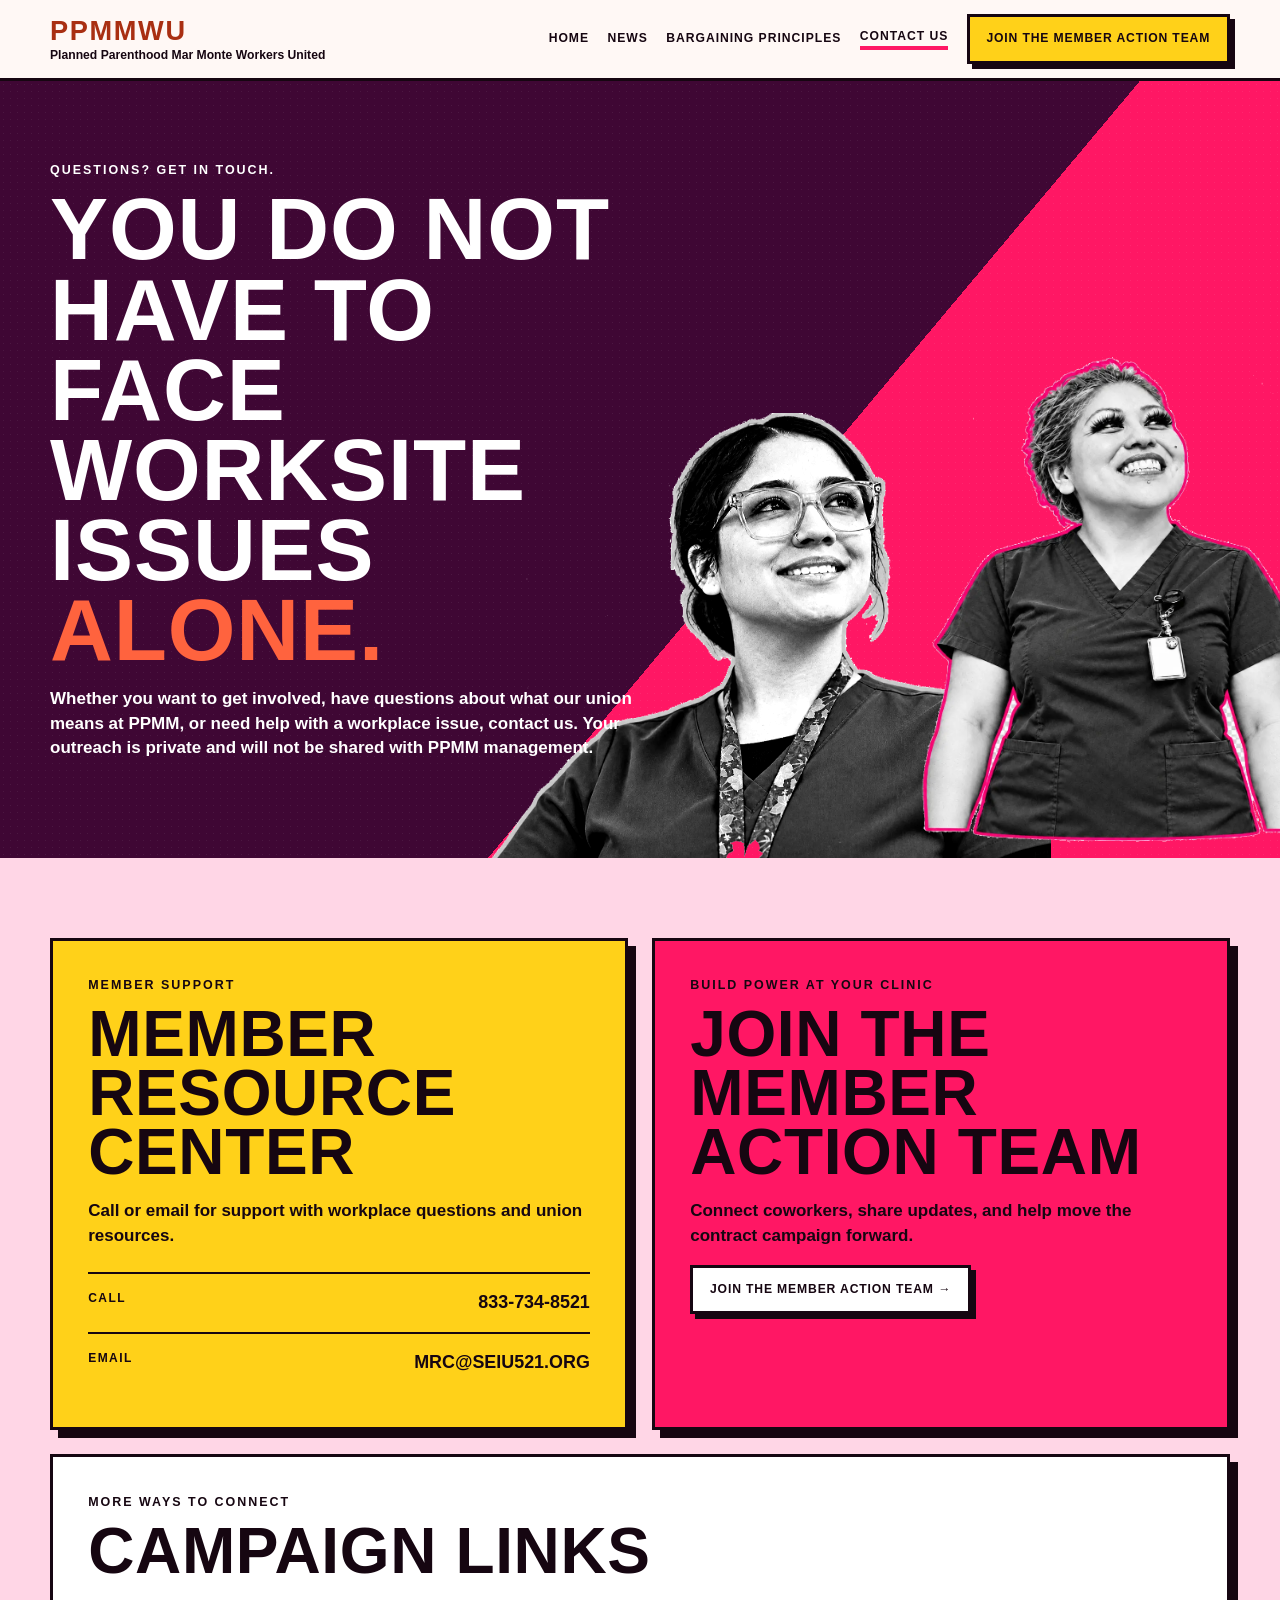
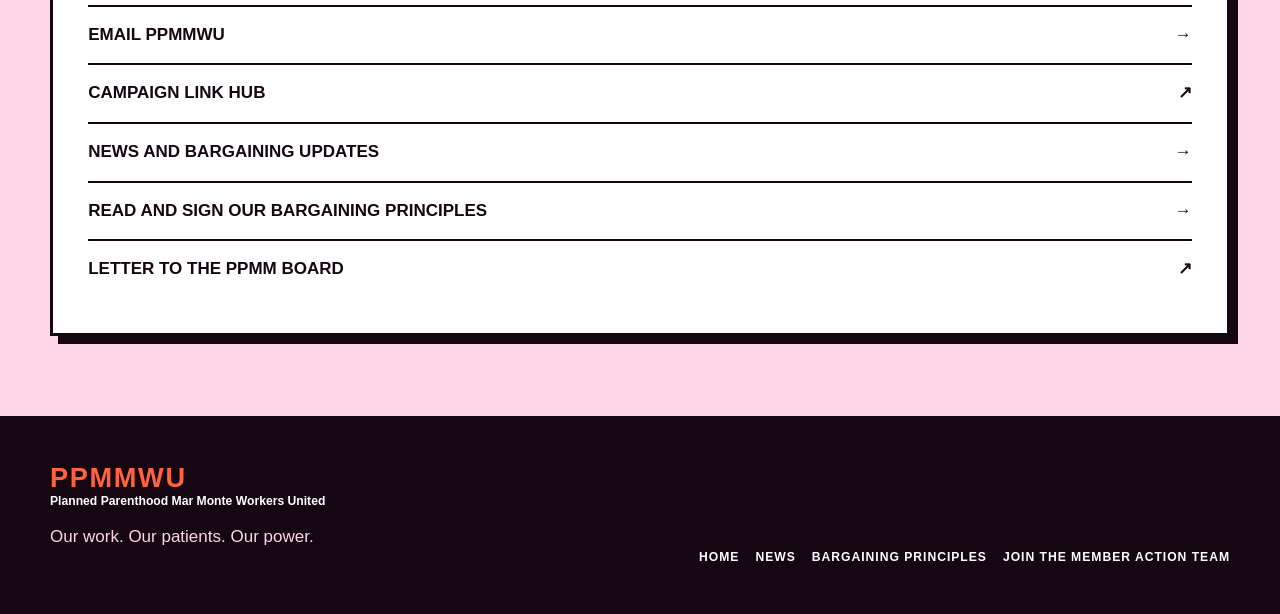
==== commit 31496371: "Link Bargaining Principles sign-on from site navigation and campaign updates" ====
--- a/contactus/index.html
+++ b/contactus/index.html
@@ -1,5 +1,5 @@
 <!doctype html><html lang="en"><head><meta charset="utf-8"><meta name="viewport" content="width=device-width, initial-scale=1"><meta name="description" content="Contact PPMM Workers United for organizing help, workplace support, and union questions."><title>Contact Us — PPMM Workers United</title><link rel="stylesheet" href="../assets/styles.css"></head><body>
-<a class="skip" href="#main">Skip to content</a><header class="site-header"><div class="shell nav-wrap"><a class="brand" href="../"><strong>PPMMWU</strong><span>Planned Parenthood Mar Monte Workers United</span></a><button class="menu" type="button" aria-expanded="false" aria-controls="site-nav">Menu</button><nav id="site-nav" aria-label="Primary navigation"><a href="../">Home</a><a href="../news/">News</a><a aria-current="page" href="./">Contact Us</a><a class="button" href="https://secure.ngpvan.com/g28jDCAEJkyiy01YWfJ8SQ2">Join the Member Action Team</a></nav></div></header>
+<a class="skip" href="#main">Skip to content</a><header class="site-header"><div class="shell nav-wrap"><a class="brand" href="../"><strong>PPMMWU</strong><span>Planned Parenthood Mar Monte Workers United</span></a><button class="menu" type="button" aria-expanded="false" aria-controls="site-nav">Menu</button><nav id="site-nav" aria-label="Primary navigation"><a href="../">Home</a><a href="../news/">News</a><a href="../bargaining-principles/">Bargaining Principles</a><a aria-current="page" href="./">Contact Us</a><a class="button" href="https://secure.ngpvan.com/g28jDCAEJkyiy01YWfJ8SQ2">Join the Member Action Team</a></nav></div></header>
 <main id="main"><section class="page-hero contact-hero"><div class="shell contact-intro"><div><p class="eyebrow">Questions? Get in touch.</p><h1 class="display">You do not have to face worksite issues <span>alone.</span></h1><p>Whether you want to get involved, have questions about what our union means at PPMM, or need help with a workplace issue, contact us. Your outreach is private and will not be shared with PPMM management.</p></div><div class="mini-portraits" aria-label="PPMM worker members"><img src="../assets/member-glasses.webp" alt="PPMM worker member smiling"><img src="../assets/member-scrubs.webp" alt="PPMM worker member in scrubs smiling"></div></div></section>
-<section class="contact-section"><div class="shell contact-grid"><article class="contact-card"><p class="eyebrow">Member support</p><h2 class="display">Member Resource Center</h2><p>Call or email for support with workplace questions and union resources.</p><div class="contact-links"><a href="tel:+18337348521"><span>Call</span><strong>833-734-8521</strong></a><a href="mailto:MRC@SEIU521.ORG"><span>Email</span><strong>MRC@SEIU521.ORG</strong></a></div></article><article class="contact-card magenta"><p class="eyebrow">Build power at your clinic</p><h2 class="display">Join the Member Action Team</h2><p>Connect coworkers, share updates, and help move the contract campaign forward.</p><a class="button white" href="https://secure.ngpvan.com/g28jDCAEJkyiy01YWfJ8SQ2">Join the Member Action Team →</a></article><article class="contact-card white"><p class="eyebrow">More ways to connect</p><h2 class="display">Campaign links</h2><div class="resource-links"><a href="mailto:PPMMWU@gmail.com">Email PPMMWU <span>→</span></a><a href="https://linktr.ee/ppmmwu">Campaign link hub <span>↗</span></a><a href="../news/">News and bargaining updates <span>→</span></a><a href="https://static1.squarespace.com/static/6814e02e36ab4b6e9cb14e04/t/68dff5f9fefe7c303189f225/1759507961935/PPMM+Mar+Monte+Letter+10225.pdf" target="_blank" rel="noreferrer">Letter to the PPMM Board <span>↗</span></a></div></article></div></section></main>
-<footer><div class="shell footer-grid"><div><a class="brand inverse" href="../"><strong>PPMMWU</strong><span>Planned Parenthood Mar Monte Workers United</span></a><p>Our work. Our patients. Our power.</p></div><div class="footer-links"><a href="../">Home</a><a href="../news/">News</a><a href="https://secure.ngpvan.com/g28jDCAEJkyiy01YWfJ8SQ2">Join the Member Action Team</a></div></div></footer><script src="../assets/site.js"></script></body></html>
+<section class="contact-section"><div class="shell contact-grid"><article class="contact-card"><p class="eyebrow">Member support</p><h2 class="display">Member Resource Center</h2><p>Call or email for support with workplace questions and union resources.</p><div class="contact-links"><a href="tel:+18337348521"><span>Call</span><strong>833-734-8521</strong></a><a href="mailto:MRC@SEIU521.ORG"><span>Email</span><strong>MRC@SEIU521.ORG</strong></a></div></article><article class="contact-card magenta"><p class="eyebrow">Build power at your clinic</p><h2 class="display">Join the Member Action Team</h2><p>Connect coworkers, share updates, and help move the contract campaign forward.</p><a class="button white" href="https://secure.ngpvan.com/g28jDCAEJkyiy01YWfJ8SQ2">Join the Member Action Team →</a></article><article class="contact-card white"><p class="eyebrow">More ways to connect</p><h2 class="display">Campaign links</h2><div class="resource-links"><a href="mailto:PPMMWU@gmail.com">Email PPMMWU <span>→</span></a><a href="https://linktr.ee/ppmmwu">Campaign link hub <span>↗</span></a><a href="../news/">News and bargaining updates <span>→</span></a><a href="../bargaining-principles/">Read and sign our Bargaining Principles <span>→</span></a><a href="https://static1.squarespace.com/static/6814e02e36ab4b6e9cb14e04/t/68dff5f9fefe7c303189f225/1759507961935/PPMM+Mar+Monte+Letter+10225.pdf" target="_blank" rel="noreferrer">Letter to the PPMM Board <span>↗</span></a></div></article></div></section></main>
+<footer><div class="shell footer-grid"><div><a class="brand inverse" href="../"><strong>PPMMWU</strong><span>Planned Parenthood Mar Monte Workers United</span></a><p>Our work. Our patients. Our power.</p></div><div class="footer-links"><a href="../">Home</a><a href="../news/">News</a><a href="../bargaining-principles/">Bargaining Principles</a><a href="https://secure.ngpvan.com/g28jDCAEJkyiy01YWfJ8SQ2">Join the Member Action Team</a></div></div></footer><script src="../assets/site.js"></script></body></html>
--- a/assets/styles.css
+++ b/assets/styles.css
@@ -1,193 +1,454 @@
-:root{--ink:#160611;--plum:#3f0734;--plum2:#650043;--magenta:#ff1764;--pink:#ef2b87;--orange:#ff633e;--yellow:#ffd119;--blush:#ffd6e6;--paper:#fff8f5;--white:#fff;--max:1180px}
-*{box-sizing:border-box}
-html{scroll-behavior:smooth}
-body{margin:0;background:var(--paper);color:var(--ink);font-family:Arial,Helvetica,sans-serif;font-size:17px;line-height:1.45;overflow-x:clip}
-a{color:inherit}
-img{display:block;max-width:100%}
-:focus-visible{outline:4px solid var(--yellow);outline-offset:4px}
-.shell{width:min(calc(100% - 40px),var(--max));margin-inline:auto}
-.skip{position:absolute;left:-999px;top:0;padding:.8rem;background:#fff;z-index:99}
-.skip:focus{left:1rem;top:1rem}
-.display{margin:0;font-family:Impact,Haettenschweiler,"Arial Narrow Bold","Arial Black",sans-serif;font-weight:900;line-height:.92;letter-spacing:.01em;text-transform:uppercase}
-.eyebrow,.tag{margin:0 0 .65rem;font-size:.78rem;font-weight:900;letter-spacing:.16em;text-transform:uppercase}
-.site-header{position:sticky;top:0;z-index:40;background:rgba(255,248,245,.97);border-bottom:3px solid var(--ink);backdrop-filter:blur(12px)}
-.nav-wrap{min-height:78px;display:flex;align-items:center;justify-content:space-between;gap:1.2rem}
-.brand{display:inline-flex;flex-direction:column;line-height:1;text-decoration:none}
-.brand strong{color:var(--orange);font:900 1.7rem/1 Impact,"Arial Black",sans-serif;letter-spacing:.06em}
-.brand span{margin-top:.25rem;font-size:.68rem;font-weight:900}
-.brand.inverse span{color:#fff}
-nav{display:flex;align-items:center;gap:1.15rem}
-nav a,.footer-links a{font-size:.76rem;font-weight:900;text-decoration:none;text-transform:uppercase;letter-spacing:.08em}
-nav a[aria-current=page]{border-bottom:4px solid var(--magenta)}
-.button{display:inline-flex;min-height:48px;align-items:center;justify-content:center;gap:.55rem;padding:.8rem 1.05rem;border:3px solid var(--ink);background:var(--yellow);box-shadow:5px 5px 0 var(--ink);font-size:.76rem;font-weight:900;letter-spacing:.07em;text-decoration:none;text-transform:uppercase;transition:.15s}
-.button:hover{transform:translate(3px,3px);box-shadow:2px 2px 0 var(--ink)}
-.button.dark{background:var(--ink);color:#fff;box-shadow:5px 5px 0 var(--orange)}
-.button.white{background:#fff}
-.menu{display:none;min-height:44px;border:3px solid var(--ink);background:#fff;padding:.55rem .7rem;font-weight:900;text-transform:uppercase}
-.hero{position:relative;min-height:680px;background:linear-gradient(122deg,transparent 0 53%,var(--magenta) 53.2% 72%,#ff568b 72.2%),linear-gradient(18deg,var(--plum) 0 58%,var(--plum2) 58% 100%);color:#fff;overflow:hidden}
-.hero:before,.page-hero:before{content:"";position:absolute;inset:0;opacity:.18;background-image:radial-gradient(rgba(255,255,255,.45) .8px,transparent .9px);background-size:7px 7px;pointer-events:none}
-.hero-grid{position:relative;min-height:680px;display:grid;grid-template-columns:1.02fr .98fr;align-items:center}
-.hero-copy{position:relative;z-index:5;padding:5rem 0 4rem;max-width:650px}
-.hero h1{font-size:clamp(4.2rem,7.7vw,7.3rem)}
-.hero h1 span,.section-head h2 span,.power-grid h2 span,.page-hero h1 span{color:var(--orange)}
-.hero h1 em{color:#fff;font-style:normal;display:inline-block;transform:rotate(-2deg)}
-.hero-copy>p:not(.eyebrow){max-width:540px;font-size:1.17rem;font-weight:700}
-.actions{display:flex;flex-wrap:wrap;gap:1rem}
-.portraits{position:absolute;inset:0 0 0 47%;pointer-events:none}
-.portrait{position:absolute;bottom:-2px;object-fit:contain;object-position:bottom}
-.portrait.glasses{right:0;width:70%;z-index:1;filter:grayscale(1) contrast(1.1)}
-.portrait.scrubs{left:0;width:59%;z-index:2}
-.portrait-halo{position:absolute;right:9%;top:12%;width:420px;aspect-ratio:1;border-radius:50%;background:rgba(255,214,230,.38)}
-section{padding:6rem 0}
-.section-head{display:grid;grid-template-columns:1fr 1fr;gap:3rem;align-items:end;margin-bottom:2.3rem}
-.section-head h2{font-size:clamp(3rem,6vw,5.5rem)}
-.section-head>p{max-width:520px;margin:0 0 .25rem auto;font-weight:700}
-.blog{background:var(--blush)}
-.campaign-feature{display:grid;grid-template-columns:.82fr 1.18fr;gap:3rem;align-items:center;margin-bottom:6rem;padding:2rem;border:3px solid var(--ink);background:#fff;box-shadow:10px 10px 0 var(--ink)}
-.campaign-feature img{width:100%;border:3px solid var(--ink)}
-.campaign-feature h2{font-size:clamp(3rem,5.8vw,5.5rem)}
-.campaign-feature h2 span{color:var(--orange)}
-.campaign-feature p:not(.eyebrow){max-width:590px;font-weight:700;font-size:1.08rem}
-.post-grid{display:grid;grid-template-columns:1.35fr 1fr 1fr;gap:1.25rem}
-.post-card{position:relative;min-height:390px;padding:1.8rem;border:3px solid var(--ink);background:#fff;box-shadow:8px 8px 0 var(--ink);display:flex;flex-direction:column;justify-content:space-between;transition:transform .15s ease,box-shadow .15s ease}
-.post-card:hover{transform:translate(3px,3px);box-shadow:5px 5px 0 var(--ink)}
-.post-card.featured{background:var(--plum);color:#fff}
-.post-card.yellow{background:var(--yellow)}
-.post-card h3{font-size:clamp(2rem,4vw,3.5rem);margin:.8rem 0 1rem}
-.post-card p:not(.tag){font-weight:700}
-.post-card .tag{color:var(--orange)}
-.post-card.yellow .tag{color:var(--plum)}
-.image-card img{width:calc(100% + 3.6rem);max-width:none;margin:-1.8rem -1.8rem 1.4rem;aspect-ratio:1060/346;object-fit:cover;border-bottom:3px solid var(--ink)}
-.card-link{margin-top:1.5rem;padding-top:1rem;border-top:3px solid currentColor;display:flex;justify-content:space-between;gap:1rem;font-size:.8rem;font-weight:900;letter-spacing:.08em;text-decoration:none;text-transform:uppercase}
-.card-link:after{content:"";position:absolute;inset:0}
-.section-cta{margin-top:2rem;text-align:right}
-.power-strip{background:var(--ink);color:#fff}
-.power-grid{display:grid;grid-template-columns:1fr 1fr;gap:4rem}
-.power-grid h2{font-size:clamp(3.3rem,6vw,6rem)}
-.numbered{display:grid}
-.numbered a{display:grid;grid-template-columns:70px 1fr;gap:1rem;padding:1.25rem 0;border-bottom:2px solid var(--pink);text-decoration:none}
-.numbered b{color:var(--yellow);font:900 2.8rem/1 Impact,sans-serif}
-.numbered strong{display:block;font-size:1.15rem;text-transform:uppercase}
-.page-hero{position:relative;padding:7rem 0;background:linear-gradient(135deg,var(--plum),var(--plum2));color:#fff;overflow:hidden}
-.page-hero .narrow{position:relative;z-index:1;max-width:950px}
-.page-hero h1{font-size:clamp(4.5rem,10vw,8.5rem)}
-.page-hero .narrow>p:last-child{max-width:700px;font-size:1.25rem;font-weight:800}
-.news-hero{background:linear-gradient(135deg,var(--plum) 0 62%,var(--magenta) 62% 100%)}
-.archive{background:var(--paper)}
-.news-blog{padding:5rem 0;background:var(--paper)}
-.blog-post{border:3px solid var(--ink);background:#fff;box-shadow:10px 10px 0 var(--ink);overflow:hidden;scroll-margin-top:100px}
-.blog-post-hero{width:100%;aspect-ratio:1060/346;object-fit:cover;border-bottom:3px solid var(--ink)}
-.blog-post-body{padding:clamp(1.6rem,4vw,4rem)}
-.blog-post-body h2{max-width:850px;font-size:clamp(3.4rem,7vw,6.8rem)}
-.blog-post-body h2 span{color:var(--orange)}
-.post-lead{max-width:820px;font-size:1.25rem;font-weight:800}
-.update-list{display:grid;gap:0;margin:2.5rem 0;padding:0;list-style:none;border-top:3px solid var(--ink)}
-.update-list li{display:grid;grid-template-columns:56px 1fr;gap:1.1rem;padding:1.5rem 0;border-bottom:3px solid var(--ink)}
-.update-list li>b{display:grid;place-items:center;width:48px;height:48px;border:3px solid var(--ink);border-radius:50%;background:var(--yellow);font:900 1.5rem/1 Impact,sans-serif}
-.update-list h3{margin:0 0 .35rem;font-size:1.32rem;text-transform:uppercase}
-.update-list p{max-width:850px;margin:.2rem 0;font-weight:700}
-.text-action{display:inline-block;margin-top:.65rem;font-size:.82rem;font-weight:900;letter-spacing:.08em;text-transform:uppercase}
-.post-actions{display:flex;flex-wrap:wrap;gap:1rem}
-.news-card-grid{display:grid;grid-template-columns:1.25fr 1fr 1fr;gap:1.25rem}
-.news-resource-card{position:relative;min-height:360px;padding:1.8rem;border:3px solid var(--ink);background:var(--blush);box-shadow:8px 8px 0 var(--ink);display:flex;flex-direction:column;justify-content:space-between}
-.news-resource-card.letter{background:var(--plum);color:#fff}
-.news-resource-card.yellow{background:var(--yellow)}
-.news-resource-card h3{margin:.8rem 0 1rem;font-size:clamp(2.2rem,4vw,3.7rem)}
-.news-resource-card p:not(.tag){font-weight:700}
-.feature-row{display:grid;grid-template-columns:1.2fr .8fr;gap:3rem;align-items:center;padding:3rem;border:3px solid var(--ink);background:var(--blush);box-shadow:10px 10px 0 var(--ink)}
-.feature-row h2{font-size:clamp(3.3rem,6vw,6rem)}
-.feature-row p:not(.tag){max-width:620px;font-weight:700}
-.letter-art{min-height:330px;padding:2rem;background:var(--ink);display:flex;flex-direction:column;justify-content:center;transform:rotate(2deg);box-shadow:10px 10px 0 var(--orange);color:#fff;font:900 clamp(3rem,6vw,5.5rem)/.9 Impact,sans-serif}
-.letter-art b{color:var(--orange)}
-.compact{margin-top:6rem}
-.wins-grid{display:grid;grid-template-columns:1fr 1fr;gap:1.5rem}
-.win-card{padding:2rem;border:3px solid var(--ink);background:#fff;box-shadow:8px 8px 0 var(--ink)}
-.win-card:nth-child(2){background:var(--yellow)}
-.win-card h3{font-size:clamp(2.5rem,5vw,4.5rem);margin:1rem 0}
-.contact-hero{padding:5rem 0 0;background:linear-gradient(130deg,var(--plum) 0 59%,var(--magenta) 59%)}
-.contact-intro{position:relative;z-index:1;min-height:610px;display:grid;grid-template-columns:1.05fr .95fr;align-items:center}
-.contact-intro h1{font-size:clamp(3.7rem,6.8vw,6.5rem)}
-.contact-intro>div:first-child{padding-bottom:5rem;z-index:2}
-.contact-intro>div:first-child>p:last-child{max-width:610px;font-weight:700}
-.mini-portraits{position:relative;height:100%;align-self:end}
-.mini-portraits img{position:absolute;bottom:0;max-height:98%;object-fit:contain;object-position:bottom}
-.mini-portraits img:first-child{left:-32%;height:80%;z-index:1;filter:grayscale(1) contrast(1.1)}
-.mini-portraits img:last-child{right:-30%;height:80%;z-index:2}
-.contact-section{background:var(--blush)}
-.contact-grid{display:grid;grid-template-columns:1fr 1fr;gap:1.5rem}
-.contact-card{padding:2.2rem;border:3px solid var(--ink);background:var(--yellow);box-shadow:8px 8px 0 var(--ink)}
-.contact-card.magenta{background:var(--magenta)}
-.contact-card.white{grid-column:1/-1;background:#fff}
-.contact-card h2{font-size:clamp(2.6rem,5vw,4.7rem);margin:.7rem 0 1rem}
-.contact-card>p:not(.eyebrow){font-weight:700}
-.contact-links,.resource-links{display:grid;margin-top:1.5rem}
-.contact-links a,.resource-links a{display:flex;justify-content:space-between;gap:1rem;padding:1rem 0;border-top:2px solid var(--ink);text-decoration:none}
-.contact-links span{font-size:.75rem;font-weight:900;letter-spacing:.12em;text-transform:uppercase}
-.contact-links strong{font-size:1.12rem}
-.resource-links a{font-weight:900;text-transform:uppercase}
-footer{padding:3rem 0;background:var(--ink);color:#fff}
-.footer-grid{display:grid;grid-template-columns:1fr auto;gap:2rem;align-items:end}
-footer p{color:var(--blush)}
-.footer-links{display:flex;flex-wrap:wrap;gap:1rem}
-
-@media(max-width:960px){nav a:not(.button){display:none}
-.hero,.hero-grid{min-height:780px}
-.hero-grid{grid-template-columns:1fr;align-items:start}
-.hero-copy{padding-bottom:25rem}
-.portraits{inset:auto 0 0 22%;height:53%}
-.post-grid{grid-template-columns:1fr 1fr}
-.post-card.featured{grid-column:1/-1}
-.campaign-feature{grid-template-columns:1fr 1fr;gap:2rem}
-.news-card-grid{grid-template-columns:1fr 1fr}
-.news-resource-card.letter{grid-column:1/-1}
-.power-grid,.feature-row,.contact-intro{grid-template-columns:1fr}
-.contact-hero{padding-top:5rem}
-.contact-intro>div:first-child{padding-bottom:0}
-.mini-portraits{min-height:460px}
-.mini-portraits img:first-child{left:5%;height:92%}
-.mini-portraits img:last-child{right:4%;height:86%}
-.contact-grid{grid-template-columns:1fr}
-.contact-card.white{grid-column:auto}
-}
-
-@media(max-width:700px){.shell{width:min(calc(100% - 28px),var(--max))}
-.nav-wrap{min-height:70px}
-.brand span{max-width:190px}
-.menu{display:block}
-nav{display:none;position:absolute;top:70px;left:0;right:0;padding:1rem 14px 1.4rem;background:var(--paper);border-bottom:3px solid var(--ink);flex-direction:column;align-items:stretch}
-nav.open{display:flex}
-nav a:not(.button){display:block;padding:.65rem 0}
-.hero,.hero-grid{min-height:790px}
-.hero-copy{padding:3.5rem 0 25rem}
-.hero h1{font-size:clamp(3.5rem,17vw,5.2rem)}
-.portraits{left:0;height:45%}
-.portrait.glasses{width:73%;right:-10%}
-.portrait.scrubs{width:64%;left:-8%}
-.portrait-halo{width:280px}
-.section-head,.post-grid,.power-grid,.wins-grid{grid-template-columns:1fr}
-.campaign-feature,.news-card-grid{grid-template-columns:1fr}
-.campaign-feature{padding:1.25rem;margin-bottom:4.5rem}
-.news-resource-card.letter{grid-column:auto}
-.blog-post-body{padding:1.4rem}
-.update-list li{grid-template-columns:46px 1fr;gap:.8rem}
-.update-list li>b{width:40px;height:40px}
-.section-head{gap:1rem}
-.section-head>p{margin:0}
-.post-card.featured{grid-column:auto}
-.post-card{min-height:330px}
-.power-grid{gap:2rem}
-.page-hero{padding:5rem 0}
-.page-hero h1{font-size:clamp(3.8rem,17vw,6rem)}
-.feature-row{padding:1.6rem;gap:2rem}
-.letter-art{min-height:220px}
-.contact-intro{min-height:780px}
-.contact-intro h1{font-size:clamp(3.5rem,14vw,5rem)}
-.mini-portraits{min-height:390px}
-.mini-portraits img:first-child{left:-15%;height:62%}
-.mini-portraits img:last-child{right:-15%;height:66%}
-.contact-card{padding:1.5rem}
-.contact-links a{display:grid}
-.footer-grid{grid-template-columns:1fr}
-.footer-links{justify-content:flex-start}
-section{padding:4.5rem 0}
-}
+:root {
+  --ink: #160611;
+  --plum: #3f0734;
+  --plum2: #650043;
+  --magenta: #ff1764;
+  --pink: #ef2b87;
+  --orange: #ff633e;
+  --orange-text: #a92f12;
+  --yellow: #ffd119;
+  --blush: #ffd6e6;
+  --paper: #fff8f5;
+  --white: #fff;
+  --max: 1180px;
+}
+
+* { box-sizing: border-box; }
+html { scroll-behavior: smooth; }
+body {
+  margin: 0;
+  background: var(--paper);
+  color: var(--ink);
+  font-family: Arial, Helvetica, sans-serif;
+  font-size: 17px;
+  line-height: 1.45;
+  overflow-x: clip;
+}
+a { color: inherit; }
+img { display: block; max-width: 100%; }
+:focus-visible { outline: 4px solid var(--yellow); outline-offset: 4px; }
+
+.shell { width: min(calc(100% - 40px), var(--max)); margin-inline: auto; }
+.skip { position: absolute; left: -999px; top: 0; padding: .8rem; background: #fff; z-index: 99; }
+.skip:focus { left: 1rem; top: 1rem; }
+
+.display {
+  margin: 0;
+  font-family: Impact, Haettenschweiler, "Arial Narrow Bold", "Arial Black", sans-serif;
+  font-weight: 900;
+  line-height: .92;
+  letter-spacing: .01em;
+  text-transform: uppercase;
+}
+.eyebrow, .tag {
+  margin: 0 0 .65rem;
+  font-size: .78rem;
+  font-weight: 900;
+  letter-spacing: .16em;
+  text-transform: uppercase;
+}
+
+/* Header */
+.site-header {
+  position: sticky;
+  top: 0;
+  z-index: 40;
+  background: rgba(255, 248, 245, .97);
+  border-bottom: 3px solid var(--ink);
+  backdrop-filter: blur(12px);
+}
+.nav-wrap {
+  min-height: 78px;
+  display: flex;
+  align-items: center;
+  justify-content: space-between;
+  gap: 1.2rem;
+}
+.brand { display: inline-flex; flex-direction: column; line-height: 1; text-decoration: none; }
+.brand strong {
+  color: var(--orange-text);
+  font: 900 1.7rem/1 Impact, "Arial Black", sans-serif;
+  letter-spacing: .06em;
+}
+.brand span { margin-top: .25rem; font-size: .76rem; font-weight: 900; }
+.brand.inverse strong { color: var(--orange); }
+.brand.inverse span { color: #fff; }
+nav { display: flex; align-items: center; gap: 1.15rem; }
+nav a, .footer-links a {
+  font-size: .76rem;
+  font-weight: 900;
+  text-decoration: none;
+  text-transform: uppercase;
+  letter-spacing: .08em;
+}
+nav a[aria-current="page"] { border-bottom: 4px solid var(--magenta); }
+
+.button {
+  display: inline-flex;
+  min-height: 48px;
+  align-items: center;
+  justify-content: center;
+  gap: .55rem;
+  padding: .8rem 1.05rem;
+  border: 3px solid var(--ink);
+  background: var(--yellow);
+  box-shadow: 5px 5px 0 var(--ink);
+  font-size: .76rem;
+  font-weight: 900;
+  letter-spacing: .07em;
+  text-decoration: none;
+  text-transform: uppercase;
+  transition: .15s;
+}
+.button:hover { transform: translate(3px, 3px); box-shadow: 2px 2px 0 var(--ink); }
+.button.dark { background: var(--ink); color: #fff; box-shadow: 5px 5px 0 var(--orange); }
+.button.white { background: #fff; }
+.menu {
+  display: none;
+  min-height: 44px;
+  border: 3px solid var(--ink);
+  background: #fff;
+  padding: .55rem .7rem;
+  font-weight: 900;
+  text-transform: uppercase;
+}
+
+/* Homepage hero */
+.hero {
+  position: relative;
+  background:
+    linear-gradient(122deg, transparent 0 53%, var(--magenta) 53.2% 72%, #ff568b 72.2%),
+    linear-gradient(18deg, var(--plum) 0 58%, var(--plum2) 58% 100%);
+  color: #fff;
+  overflow: hidden;
+}
+.hero:before, .page-hero:before {
+  content: "";
+  position: absolute;
+  inset: 0;
+  opacity: .14;
+  background-image: radial-gradient(rgba(255,255,255,.45) .8px, transparent .9px);
+  background-size: 7px 7px;
+  pointer-events: none;
+}
+.hero-grid {
+  position: relative;
+  min-height: 640px;
+  display: grid;
+  grid-template-columns: 1.04fr .96fr;
+  align-items: stretch;
+  gap: 1rem;
+}
+.hero-copy {
+  position: relative;
+  z-index: 5;
+  align-self: center;
+  padding: 4.5rem 0;
+  max-width: 650px;
+}
+.hero h1 { font-size: clamp(4.2rem, 7.7vw, 7.3rem); }
+.hero h1 span, .page-hero h1 span { color: var(--orange); }
+.hero h1 em { color: #fff; font-style: normal; display: inline-block; transform: rotate(-2deg); }
+.hero-copy > p:not(.eyebrow) { max-width: 540px; font-size: 1.17rem; font-weight: 700; }
+.actions { display: flex; flex-wrap: wrap; align-items: center; gap: 1.15rem; margin-top: 1.4rem; }
+.text-link {
+  display: inline-flex;
+  align-items: center;
+  min-height: 44px;
+  font-size: .82rem;
+  font-weight: 900;
+  letter-spacing: .08em;
+  text-transform: uppercase;
+  text-underline-offset: .28em;
+  text-decoration-thickness: 2px;
+}
+.text-link.light { color: #fff; }
+.portraits { position: relative; min-height: 640px; align-self: stretch; pointer-events: none; }
+.portrait { position: absolute; bottom: -2px; object-fit: contain; object-position: bottom; }
+.portrait.glasses { right: -5%; width: 76%; z-index: 1; filter: grayscale(1) contrast(1.1); }
+.portrait.scrubs { left: -4%; width: 66%; z-index: 2; }
+.portrait-halo {
+  position: absolute;
+  right: 6%;
+  top: 13%;
+  width: min(33vw, 390px);
+  aspect-ratio: 1;
+  border-radius: 50%;
+  background: rgba(255,214,230,.26);
+}
+
+/* Campaign status */
+.campaign-status { padding: 0; background: var(--yellow); border-block: 3px solid var(--ink); }
+.status-grid { display: grid; grid-template-columns: repeat(3, 1fr); }
+.status-item { display: grid; grid-template-columns: auto 1fr; gap: .85rem; align-items: center; padding: 1.1rem 1.35rem; }
+.status-item + .status-item { border-left: 3px solid var(--ink); }
+.status-item b { font: 900 2rem/1 Impact, sans-serif; color: var(--plum); }
+.status-item span { font-size: .76rem; font-weight: 900; line-height: 1.25; text-transform: uppercase; letter-spacing: .08em; }
+
+/* Shared section system */
+section { padding: 5rem 0; }
+.section-head {
+  display: grid;
+  grid-template-columns: 1fr 1fr;
+  gap: 3rem;
+  align-items: end;
+  margin-bottom: 2rem;
+}
+.section-head h2 { font-size: clamp(3rem, 6vw, 5.5rem); }
+.section-head h2 span, .campaign-feature h2 span { color: var(--orange-text); }
+.section-head > p { max-width: 520px; margin: 0 0 .25rem auto; font-weight: 700; }
+.section-head.with-action { grid-template-columns: 1fr auto; align-items: end; }
+.section-head.with-action .head-action { margin-bottom: .35rem; }
+.blog { background: var(--blush); }
+
+/* Main homepage feature */
+.campaign-feature {
+  display: grid;
+  grid-template-columns: .9fr 1.1fr;
+  gap: 2.75rem;
+  align-items: center;
+  margin-bottom: 4.5rem;
+  padding: 2rem;
+  border: 3px solid var(--ink);
+  background: #fff;
+  box-shadow: 10px 10px 0 var(--ink);
+}
+.campaign-feature img { width: 100%; border: 3px solid var(--ink); }
+.campaign-feature h2 { font-size: clamp(3rem, 5.4vw, 5.25rem); }
+.campaign-feature p:not(.eyebrow) { max-width: 590px; font-weight: 700; font-size: 1.08rem; }
+
+/* Homepage cards: deliberately quieter than the main feature */
+.post-grid { display: grid; grid-template-columns: repeat(3, 1fr); gap: 1.25rem; }
+.post-card {
+  position: relative;
+  min-height: 315px;
+  padding: 1.65rem;
+  border: 3px solid var(--ink);
+  background: #fff;
+  display: flex;
+  flex-direction: column;
+  justify-content: space-between;
+  transition: transform .15s ease, box-shadow .15s ease;
+}
+.post-card:hover { transform: translateY(-3px); box-shadow: 5px 5px 0 var(--ink); }
+.post-card.blush { background: var(--paper); }
+.post-card.yellow { background: var(--yellow); }
+.post-card h3 {
+  margin: .7rem 0 1rem;
+  font-family: Arial, Helvetica, sans-serif;
+  font-size: clamp(1.65rem, 2.6vw, 2.25rem);
+  line-height: 1.02;
+  font-weight: 900;
+  text-transform: uppercase;
+  letter-spacing: -.025em;
+}
+.post-card p:not(.tag) { font-weight: 700; }
+.post-card .tag { color: var(--orange-text); }
+.post-card.yellow .tag { color: var(--plum); }
+.image-card img {
+  width: calc(100% + 3.3rem);
+  max-width: none;
+  margin: -1.65rem -1.65rem 1.4rem;
+  aspect-ratio: 1060 / 346;
+  object-fit: cover;
+  border-bottom: 3px solid var(--ink);
+}
+.card-link {
+  margin-top: 1.5rem;
+  padding-top: 1rem;
+  border-top: 3px solid currentColor;
+  display: flex;
+  justify-content: space-between;
+  gap: 1rem;
+  font-size: .8rem;
+  font-weight: 900;
+  letter-spacing: .08em;
+  text-decoration: none;
+  text-transform: uppercase;
+}
+.card-link:after { content: ""; position: absolute; inset: 0; }
+.section-cta { margin-top: 2rem; text-align: center; }
+
+/* Legacy homepage action strip retained for internal pages/future use */
+.power-strip { background: var(--ink); color: #fff; }
+.power-grid { display: grid; grid-template-columns: 1fr 1fr; gap: 4rem; }
+.power-grid h2 { font-size: clamp(3.3rem, 6vw, 6rem); }
+.power-grid h2 span { color: var(--orange); }
+.numbered { display: grid; }
+.numbered a { display: grid; grid-template-columns: 70px 1fr; gap: 1rem; padding: 1.25rem 0; border-bottom: 2px solid var(--pink); text-decoration: none; }
+.numbered b { color: var(--yellow); font: 900 2.8rem/1 Impact, sans-serif; }
+.numbered strong { display: block; font-size: 1.15rem; text-transform: uppercase; }
+
+/* Interior page heroes */
+.page-hero {
+  position: relative;
+  padding: 7rem 0;
+  background: linear-gradient(135deg, var(--plum), var(--plum2));
+  color: #fff;
+  overflow: hidden;
+}
+.page-hero .narrow { position: relative; z-index: 1; max-width: 950px; }
+.page-hero h1 { font-size: clamp(4.5rem, 10vw, 8.5rem); }
+.page-hero .narrow > p:last-child { max-width: 700px; font-size: 1.25rem; font-weight: 800; }
+.news-hero { background: linear-gradient(135deg, var(--plum) 0 62%, var(--magenta) 62% 100%); }
+.archive { background: var(--paper); }
+.news-blog { padding: 5rem 0; background: var(--paper); }
+.blog-post { border: 3px solid var(--ink); background: #fff; box-shadow: 10px 10px 0 var(--ink); overflow: hidden; scroll-margin-top: 100px; }
+.blog-post-hero { width: 100%; aspect-ratio: 1060 / 346; object-fit: cover; border-bottom: 3px solid var(--ink); }
+.blog-post-body { padding: clamp(1.6rem, 4vw, 4rem); }
+.blog-post-body h2 { max-width: 850px; font-size: clamp(3.4rem, 7vw, 6.8rem); }
+.blog-post-body h2 span { color: var(--orange-text); }
+.post-lead { max-width: 820px; font-size: 1.25rem; font-weight: 800; }
+.update-list { display: grid; gap: 0; margin: 2.5rem 0; padding: 0; list-style: none; border-top: 3px solid var(--ink); }
+.update-list li { display: grid; grid-template-columns: 56px 1fr; gap: 1.1rem; padding: 1.5rem 0; border-bottom: 3px solid var(--ink); }
+.update-list li > b { display: grid; place-items: center; width: 48px; height: 48px; border: 3px solid var(--ink); border-radius: 50%; background: var(--yellow); font: 900 1.5rem/1 Impact, sans-serif; }
+.update-list h3 { margin: 0 0 .35rem; font-size: 1.32rem; text-transform: uppercase; }
+.update-list p { max-width: 850px; margin: .2rem 0; font-weight: 700; }
+.text-action { display: inline-block; margin-top: .65rem; font-size: .82rem; font-weight: 900; letter-spacing: .08em; text-transform: uppercase; }
+.post-actions { display: flex; flex-wrap: wrap; gap: 1rem; }
+.news-card-grid { display: grid; grid-template-columns: 1.25fr 1fr 1fr; gap: 1.25rem; }
+.news-resource-card {
+  position: relative;
+  min-height: 360px;
+  padding: 1.8rem;
+  border: 3px solid var(--ink);
+  background: var(--blush);
+  box-shadow: 8px 8px 0 var(--ink);
+  display: flex;
+  flex-direction: column;
+  justify-content: space-between;
+}
+.news-resource-card.letter { background: var(--plum); color: #fff; }
+.news-resource-card.yellow { background: var(--yellow); }
+.news-resource-card h3 { margin: .8rem 0 1rem; font-size: clamp(2.2rem, 4vw, 3.7rem); }
+.news-resource-card p:not(.tag) { font-weight: 700; }
+.news-resource-card .tag { color: var(--orange-text); }
+.news-resource-card.letter .tag { color: var(--orange); }
+.feature-row { display: grid; grid-template-columns: 1.2fr .8fr; gap: 3rem; align-items: center; padding: 3rem; border: 3px solid var(--ink); background: var(--blush); box-shadow: 10px 10px 0 var(--ink); }
+.feature-row h2 { font-size: clamp(3.3rem, 6vw, 6rem); }
+.feature-row p:not(.tag) { max-width: 620px; font-weight: 700; }
+.letter-art { min-height: 330px; padding: 2rem; background: var(--ink); display: flex; flex-direction: column; justify-content: center; transform: rotate(2deg); box-shadow: 10px 10px 0 var(--orange); color: #fff; font: 900 clamp(3rem, 6vw, 5.5rem)/.9 Impact, sans-serif; }
+.letter-art b { color: var(--orange); }
+.compact { margin-top: 5rem; }
+.wins-grid { display: grid; grid-template-columns: 1fr 1fr; gap: 1.5rem; }
+.win-card { padding: 2rem; border: 3px solid var(--ink); background: #fff; box-shadow: 8px 8px 0 var(--ink); }
+.win-card:nth-child(2) { background: var(--yellow); }
+.win-card h3 { font-size: clamp(2.5rem, 5vw, 4.5rem); margin: 1rem 0; }
+
+/* Contact */
+.contact-hero { padding: 5rem 0 0; background: linear-gradient(130deg, var(--plum) 0 59%, var(--magenta) 59%); }
+.contact-intro { position: relative; z-index: 1; min-height: 610px; display: grid; grid-template-columns: 1.05fr .95fr; align-items: center; }
+.contact-intro h1 { font-size: clamp(3.7rem, 6.8vw, 6.5rem); }
+.contact-intro > div:first-child { padding-bottom: 5rem; z-index: 2; }
+.contact-intro > div:first-child > p:last-child { max-width: 610px; font-weight: 700; }
+.mini-portraits { position: relative; height: 100%; align-self: end; }
+.mini-portraits img { position: absolute; bottom: 0; max-height: 98%; object-fit: contain; object-position: bottom; }
+.mini-portraits img:first-child { left: -32%; height: 80%; z-index: 1; filter: grayscale(1) contrast(1.1); }
+.mini-portraits img:last-child { right: -30%; height: 80%; z-index: 2; }
+.contact-section { background: var(--blush); }
+.contact-grid { display: grid; grid-template-columns: 1fr 1fr; gap: 1.5rem; }
+.contact-card { padding: 2.2rem; border: 3px solid var(--ink); background: var(--yellow); box-shadow: 8px 8px 0 var(--ink); }
+.contact-card.magenta { background: var(--magenta); }
+.contact-card.white { grid-column: 1 / -1; background: #fff; }
+.contact-card h2 { font-size: clamp(2.6rem, 5vw, 4.7rem); margin: .7rem 0 1rem; }
+.contact-card > p:not(.eyebrow) { font-weight: 700; }
+.contact-links, .resource-links { display: grid; margin-top: 1.5rem; }
+.contact-links a, .resource-links a { display: flex; justify-content: space-between; gap: 1rem; padding: 1rem 0; border-top: 2px solid var(--ink); text-decoration: none; }
+.contact-links span { font-size: .75rem; font-weight: 900; letter-spacing: .12em; text-transform: uppercase; }
+.contact-links strong { font-size: 1.12rem; }
+.resource-links a { font-weight: 900; text-transform: uppercase; }
+
+/* Footer */
+footer { padding: 3rem 0; background: var(--ink); color: #fff; }
+.footer-grid { display: grid; grid-template-columns: 1fr auto; gap: 2rem; align-items: end; }
+footer p { color: var(--blush); }
+.footer-links { display: flex; flex-wrap: wrap; gap: 1rem; }
+
+/* Tablet: switch to the real mobile navigation before links disappear. */
+@media (max-width: 960px) {
+  .menu { display: block; }
+  nav {
+    display: none;
+    position: absolute;
+    top: 78px;
+    left: 0;
+    right: 0;
+    padding: 1rem 20px 1.4rem;
+    background: var(--paper);
+    border-bottom: 3px solid var(--ink);
+    flex-direction: column;
+    align-items: stretch;
+  }
+  nav.open { display: flex; }
+  nav a:not(.button) { display: block; padding: .65rem 0; }
+
+  .hero-grid { min-height: 0; grid-template-columns: 1fr; gap: 0; }
+  .hero-copy { padding: 4rem 0 2rem; max-width: 720px; }
+  .portraits { min-height: 410px; width: min(760px, 100%); margin: -1rem auto 0; }
+  .portrait.glasses { width: 60%; right: 6%; }
+  .portrait.scrubs { width: 53%; left: 7%; }
+  .portrait-halo { width: 320px; right: 13%; top: 7%; }
+
+  .campaign-feature { grid-template-columns: 1fr; gap: 2rem; }
+  .campaign-feature img { max-height: 420px; object-fit: cover; object-position: center; }
+  .post-grid { grid-template-columns: 1fr 1fr; }
+  .post-card:last-child { grid-column: 1 / -1; }
+
+  .news-card-grid { grid-template-columns: 1fr 1fr; }
+  .news-resource-card.letter { grid-column: 1 / -1; }
+  .power-grid, .feature-row, .contact-intro { grid-template-columns: 1fr; }
+  .contact-hero { padding-top: 5rem; }
+  .contact-intro > div:first-child { padding-bottom: 0; }
+  .mini-portraits { min-height: 460px; }
+  .mini-portraits img:first-child { left: 5%; height: 92%; }
+  .mini-portraits img:last-child { right: 4%; height: 86%; }
+  .contact-grid { grid-template-columns: 1fr; }
+  .contact-card.white { grid-column: auto; }
+}
+
+@media (max-width: 700px) {
+  .shell { width: min(calc(100% - 28px), var(--max)); }
+  .nav-wrap { min-height: 70px; }
+  .brand span { max-width: 215px; font-size: .7rem; }
+  nav { top: 70px; padding-inline: 14px; }
+
+  .hero-copy { padding: 3.25rem 0 1.25rem; }
+  .hero h1 { font-size: clamp(3.5rem, 17vw, 5.2rem); }
+  .actions { align-items: flex-start; flex-direction: column; gap: .65rem; }
+  .portraits { min-height: 330px; margin-top: 0; }
+  .portrait.glasses { width: 70%; right: -8%; }
+  .portrait.scrubs { width: 61%; left: -6%; }
+  .portrait-halo { width: 250px; right: 4%; top: 9%; }
+
+  .status-grid { grid-template-columns: 1fr; }
+  .status-item { padding: .95rem 1rem; }
+  .status-item + .status-item { border-left: 0; border-top: 3px solid var(--ink); }
+
+  section { padding: 4rem 0; }
+  .section-head, .section-head.with-action, .post-grid, .power-grid, .wins-grid { grid-template-columns: 1fr; }
+  .section-head { gap: 1rem; }
+  .section-head > p { margin: 0; }
+  .section-head.with-action .head-action { margin: 0; }
+  .campaign-feature, .news-card-grid { grid-template-columns: 1fr; }
+  .campaign-feature { padding: 1.2rem; margin-bottom: 3.75rem; box-shadow: 7px 7px 0 var(--ink); }
+  .campaign-feature h2 { font-size: clamp(2.65rem, 13vw, 4.2rem); }
+  .post-card, .post-card:last-child { grid-column: auto; min-height: 280px; }
+  .news-resource-card.letter { grid-column: auto; }
+  .blog-post-body { padding: 1.4rem; }
+  .update-list li { grid-template-columns: 46px 1fr; gap: .8rem; }
+  .update-list li > b { width: 40px; height: 40px; }
+  .power-grid { gap: 2rem; }
+  .page-hero { padding: 5rem 0; }
+  .page-hero h1 { font-size: clamp(3.8rem, 17vw, 6rem); }
+  .feature-row { padding: 1.6rem; gap: 2rem; }
+  .letter-art { min-height: 220px; }
+  .contact-intro { min-height: 780px; }
+  .contact-intro h1 { font-size: clamp(3.5rem, 14vw, 5rem); }
+  .mini-portraits { min-height: 390px; }
+  .mini-portraits img:first-child { left: -15%; height: 62%; }
+  .mini-portraits img:last-child { right: -15%; height: 66%; }
+  .contact-card { padding: 1.5rem; }
+  .contact-links a { display: grid; }
+  .footer-grid { grid-template-columns: 1fr; }
+  .footer-links { justify-content: flex-start; }
+}
